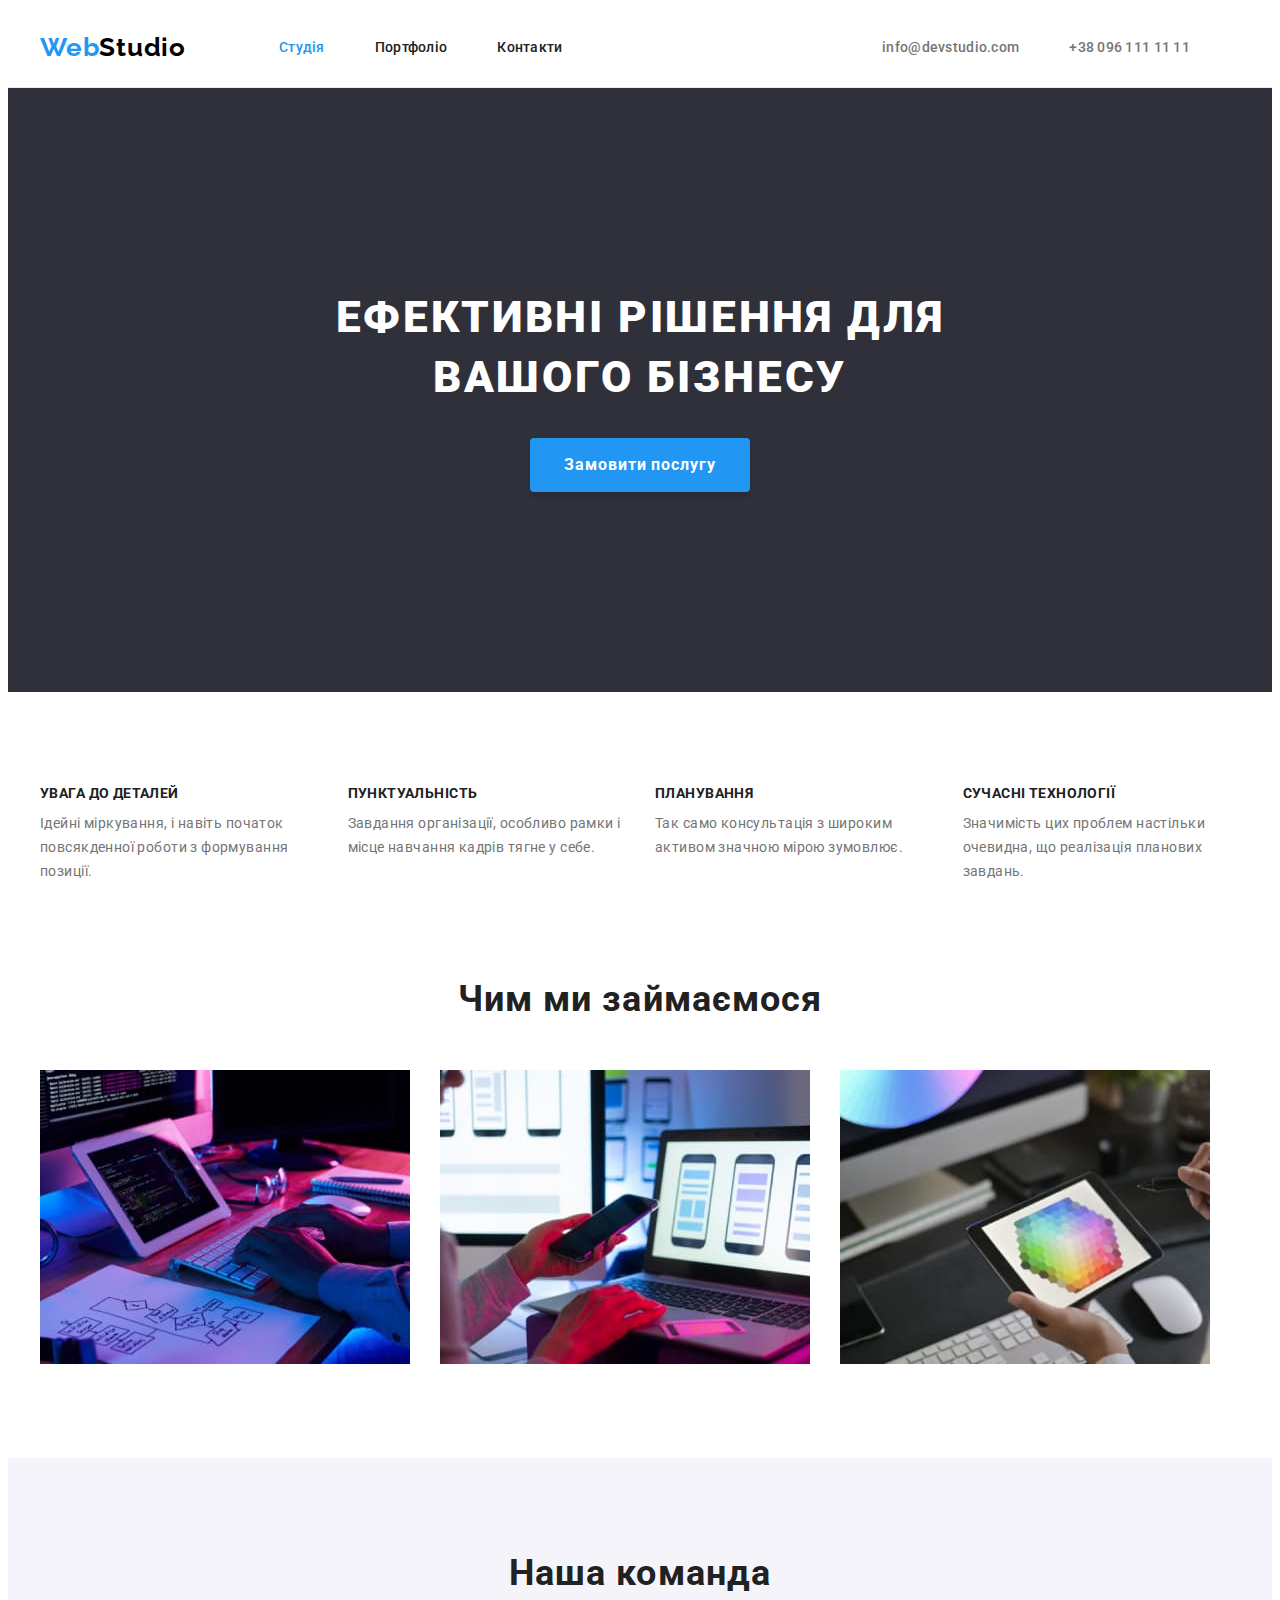
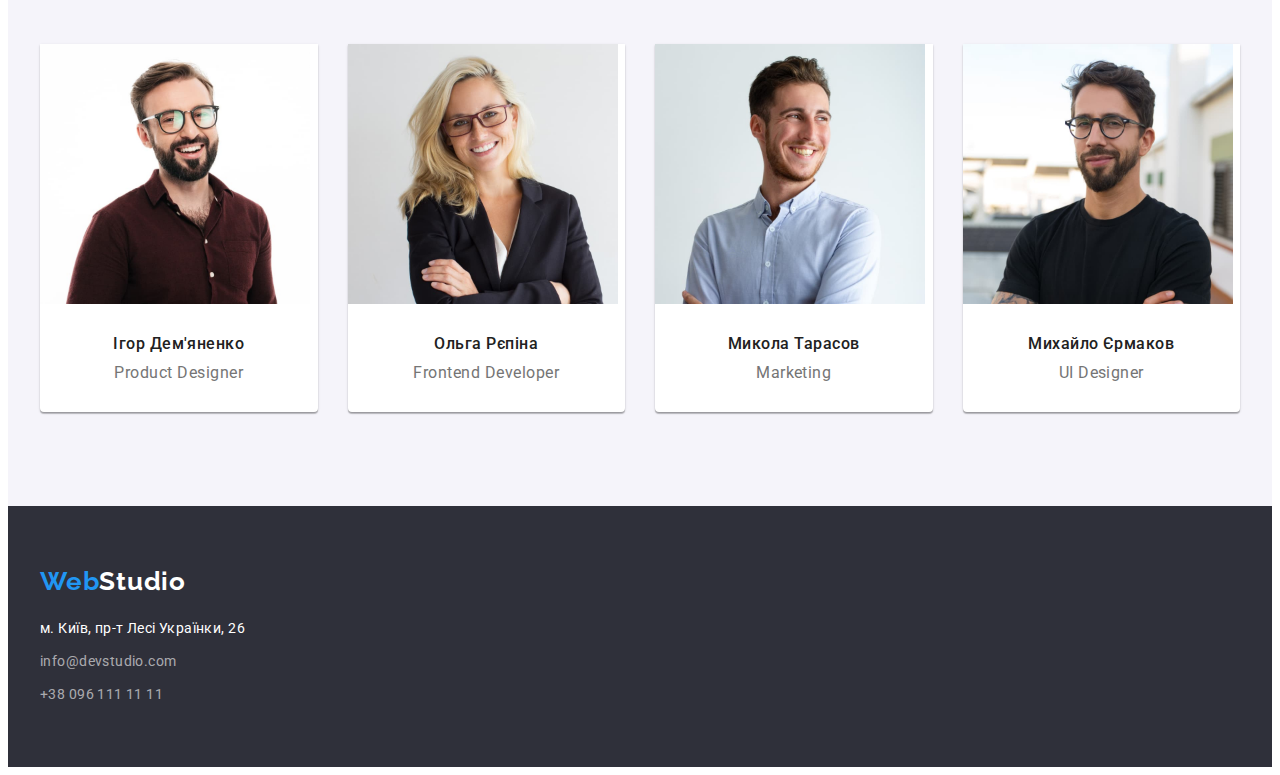
==== index.html @ a5641ab6 "project created" ====
<!DOCTYPE html>
<html lang="uk">
<head>
    <meta charset="UTF-8">
    <meta http-equiv="X-UA-Compatible" content="IE=edge">
    <meta name="viewport" content="width=device-width, initial-scale=1.0">
    <title>WebStudio</title>
    <link rel="stylesheet" href="https://cdnjs.cloudflare.com/ajax/libs/modern-normalize/1.1.0/modern-normalize.min.css" integrity="sha512-wpPYUAdjBVSE4KJnH1VR1HeZfpl1ub8YT/NKx4PuQ5NmX2tKuGu6U/JRp5y+Y8XG2tV+wKQpNHVUX03MfMFn9Q==" crossorigin="anonymous" referrerpolicy="no-referrer">
    <link rel="preconnect" href="https://fonts.googleapis.com">
    <link rel="preconnect" href="https://fonts.gstatic.com" crossorigin>
    <link href="https://fonts.googleapis.com/css2?family=Raleway:wght@700&family=Roboto:wght@400;500;700;900&display=swap" rel="stylesheet">
    <link rel="stylesheet" href="./css/styles.css">
</head>

<body>
    <header>
        <div class="container header-flex">
            <nav class="header-nav">
                <a class="link logo-link" href="./index.html">
                    Web<span class="logo-decor-header">Studio</span>
                </a>
                <ul class="list menu-list">
                    <li class="menu-item"><a class="link menu-item-link current" href="./index.html">Студія</a></li>
                    <li class="menu-item"><a class="link menu-item-link" href="./portfolio.html">Портфоліо</a></li>
                    <li class="menu-item"><a class="link menu-item-link" href="">Контакти</a></li>
                </ul>
            </nav>
            <ul class="list contacts-list">
                <li><a class="link contacts-link" href="mailto:info@devstudio.com">info@devstudio.com</a></li>
                <li><a class="link contacts-link" href="tel:+380961111111">+38 096 111 11 11</a></li>
            </ul>
        </div>
    </header>

    <main>
        <section class="section section-hero">
            <div class="container">
                <h1 class="hero-title">Ефективні рішення для вашого бізнесу</h1>
                <button class="btn hero-btn" type="button">Замовити послугу</button>
            </div>
        </section>

        <section class="section section-special">
            <div class="container">
                <h2 class="visually-hidden">Особливості</h2>
                <ul class="list special-list">
                    <li class="special-item">
                        <h3 class="special-title">УВАГА ДО ДЕТАЛЕЙ</h3>
                        <p class="special-desc">Ідейні міркування, і навіть початок повсякденної роботи з формування позиції.</p>
                    </li>
                    <li class="special-item">
                        <h3 class="special-title">ПУНКТУАЛЬНІСТЬ</h3>
                        <p class="special-desc">Завдання організації, особливо рамки і місце навчання кадрів тягне у себе.</p>
                    </li>
                    <li class="special-item">
                        <h3 class="special-title">ПЛАНУВАННЯ</h3>
                        <p class="special-desc">Так само консультація з широким активом значною мірою зумовлює.</p>
                    </li>
                    <li class="special-item">
                        <h3 class="special-title">СУЧАСНІ ТЕХНОЛОГІЇ</h3>
                        <p class="special-desc">Значимість цих проблем настільки очевидна, що реалізація планових завдань.</p>
                    </li>
                </ul>
            </div>
        </section>

        <section class="section section-feature">
            <div class="container">
                <h2 class="section-title">Чим ми займаємося</h2>
                <ul class="list feature-list">
                    <li class="feature-item">
                        <a class="link feature-link" href="/">
                            <img class="feature-img" src="./images/box-1.jpg" alt="Coding with a PC and a tablet" width="370" height="294">
                        </a>
                    </li>
                    <li class="feature-item">
                        <a class="link feature-link" href="/">
                            <img class="feature-img" src="./images/box-2.jpg" alt="Designing project for mobile phone" width="370" height="294">
                        </a>
                    </li>
                    <li class="feature-item">
                        <a class="link feature-link" href="/">
                            <img class="feature-img" src="./images/box-3.jpg" alt="Hexagonal color palette on a tablet" width="370" height="294">
                        </a>
                    </li>
                </ul>
            </div>
            
        </section>

        <section class="section section-team">
            <div class="container">
                <h2 class="section-title section-team-title">Наша команда</h2>
                <ul class="list team-list">
                    <li class="team-card">
                        <img class="team-img" src="./images/img-team-1.jpg" alt="Ігор Дем'яненко" width="270" height="260">
                        <div class="team-card-text">
                            <h3 class="team-title">Ігор Дем'яненко</h3>
                            <p class="team-desc">Product Designer</p>
                        </div>
                    </li>
                    <li class="team-card">
                        <img class="team-img" src="./images/img-team-2.jpg" alt="Ольга Рєпіна" width="270" height="260">
                        <div class="team-card-text">
                            <h3 class="team-title">Ольга Рєпіна</h3>
                            <p class="team-desc">Frontend Developer</p>
                        </div>
                    </li>
                    <li class="team-card">
                        <img class="team-img" src="./images/img-team-3.jpg" alt="Микола Тарасов" width="270" height="260">
                        <div class="team-card-text">
                            <h3 class="team-title">Микола Тарасов</h3>
                            <p class="team-desc">Marketing</p>
                        </div>
                    </li>
                    <li class="team-card">
                        <img class="team-img" src="./images/img-team-4.jpg" alt="Михайло Єрмаков" width="270" height="260">
                        <div class="team-card-text">
                            <h3 class="team-title">Михайло Єрмаков</h3>
                            <p class="team-desc">UI Designer</p>
                        </div>
                    </li>
                </ul>
            </div>
        </section>
    </main>

    <footer>
        <div class="container">
            <a class="link logo-link footer-logo" href="./index.html">
                Web<span class="logo-decor-footer">Studio</span>
            </a>
            <address class="footer-list">
                <ul class="list">
                    <li class="footer-list-item">
                        <a class="link footer-address" href="https://goo.gl/maps/kTnFqVp6dQfRhCdu8">м. Київ, пр-т Лесі Українки, 26</a>
                    </li>
                    <li class="footer-list-item">
                        <a class="link footer-contact" href="mailto:info@devstudio.com">info@devstudio.com</a>
                    </li>
                    <li class="footer-list-item">
                        <a class="link footer-contact" href="tel:+380961111111">+38 096 111 11 11</a>
                    </li>
                </ul>
            </address>
        </div>
    </footer>

</body>

</html>
---- css/styles.css ----
/* ===general=== */

:root {
    --white-color: #FFFFFF;
    --accent-coror: #2196F3;
    /* (gray for btn and section)  */
    --gray-bgcolor: #F5F4FA;
    --dark-bgcolor: #2F303A;
    --gray-text-color: #757575;
    --dark-text-color: #212121;
    --black-text-color: #000000;
    --accent-hero-btn-color: #188CE8;
    --white-border: #EEEEEE;
    --border-bottom-line: #ECECEC;
}

body {
    font-family: 'Roboto', sans-serif;
    font-style: normal;
    font-size: 14px;
    line-height: 1.71;
    color: var(--dark-text-color);
    background-color: var(--white-color);  
}

h1, h2, h3, h4, p {
    margin-top: 0;
    margin-bottom: 0;
}

.link {
    text-decoration: none;
}

.link:visited {
    text-decoration: none;
}

.list {
    list-style: none;
    padding: 0;
    margin: 0;
}

.visually-hidden {
    position: absolute;
    width: 1px;
    height: 1px;
    margin: -1px;
    padding: 0;
    overflow: hidden;
    border: 0;
    clip: rect(0 0 0 0);
}

img {
    display: block;
}

.container {
    width: 1200px;
    margin: 0 auto;
    padding: 0 15px;
}

.section {
    padding: 94px 0;
}

/* ===header=== */

header {
    border-bottom: 1px solid var(--border-bottom-line);
    padding-top: 24px;
    padding-bottom: 24px;
}

.header-flex, .header-nav, .menu-list, .contacts-list {
    display: flex;
    align-items: center;
}

.header-flex {
    justify-content: space-between;
}

.logo-link {
    font-family: 'Raleway', sans-serif;
    font-style: normal;
    font-weight: 700;
    font-size: 26px;
    line-height: 1.2;
    letter-spacing: 0.03em; 
    color: var(--accent-coror);
    margin-right: 93px;
}

.logo-decor-header {
    color: var(--black-text-color);
}

.menu-item-link {
    font-weight: 500;
    font-size: 14px;
    line-height: 1.14;
    letter-spacing: 0.02em;
    color: var(--dark-text-color);    
}

.menu-item:not(:last-child) {
    margin-right: 50px;
}

.current {
    color: var(--accent-coror);
}

.contacts-list {
    margin-left: auto;
}

.contacts-link {
    font-weight: 500;
    font-size: 14px;
    line-height: 1.14;
    letter-spacing: 0.02em;
    color: var(--gray-text-color);
    margin-right: 50px;
}

.menu-item-link:hover,
.menu-item-link:focus,
.contacts-link:hover,
.contacts-link:focus {
    color: var(--accent-coror);
}

/* ===main=== */

.section-hero {
    text-align: center;
    background-color: var(--dark-bgcolor);
    padding: 200px 0;
}

.hero-title {
    font-weight: 900;
    font-size: 44px;
    line-height: 1.36;
    letter-spacing: 0.06em;
    text-transform: uppercase;
    color: var(--white-color);
    margin: 0 auto 30px;
    max-width: 696px;
}

.hero-btn {
    font-family: inherit;
    font-weight: 700;
    font-size: 16px;
    line-height: 1.88;
    letter-spacing: 0.06em;
    color: var(--white-color);
    background-color: var(--accent-coror);
    padding: 10px 32px;
    border-color: transparent;
    border-radius: 4px;
    box-shadow: 0px 4px 4px rgba(0, 0, 0, 0.15);
}

.hero-btn:hover, .hero-btn:focus {
    background-color: var(--accent-hero-btn-color);
    cursor: pointer;
}

.special-list {
    display: flex;
}

.special-item {
    flex-basis: calc((100% - 3*30px) / 4);
}

.special-item:not(:last-child) {
    margin-right: 30px;
}

.special-title {
    font-weight: 700;
    font-size: 14px;
    line-height: 1.14;
    letter-spacing: 0.03em;
    text-transform: uppercase;
    color: var(--dark-text-color);
    margin-bottom: 10px;
}

.special-desc {
    letter-spacing: 0.03em;
    color: var(--gray-text-color);
}

.section-title {
    font-weight: 700;
    font-size: 36px;
    line-height: 1.17;
    text-align: center;
    letter-spacing: 0.03em;
    color: var(--dark-text-color);
    margin-bottom: 50px;
}

.section-feature {
    padding-top: 0;
}

.feature-list {
    display: flex;
    flex-wrap: wrap;
}

.feature-item:not(:last-child) {
    margin-right: 30px;
}

.section-team {
    background-color: var(--gray-bgcolor);
    margin-bottom: 0;
    padding-bottom: 94px;
}

.team-list {
    display: flex;
    flex-wrap: wrap;
}

.team-card {
    flex-basis: calc((100% - 90px)/4);
    background-color: var(--white-color);
    box-shadow: 0px 1px 3px rgba(0, 0, 0, 0.12), 0px 1px 1px rgba(0, 0, 0, 0.14), 0px 2px 1px rgba(0, 0, 0, 0.2);
    border-radius: 0px 0px 4px 4px;
}

.team-card:not(:last-child) {
    margin-right: 30px;
}

.team-card-text {
    text-align: center;
    font-size: 16px;
    line-height: 1.19;
    letter-spacing: 0.03em;
    color: var(--dark-text-color);
    padding: 30px 0;
}
.team-title {
    font-size: 16px;
    font-weight: 500;
    margin-bottom: 10px;
}

.team-desc {
    color: var(--gray-text-color);
}

/* ===footer=== */

footer {
    background-color: var(--dark-bgcolor);
    padding: 60px 0;
}

.footer-logo {
    display: inline-block;
    margin-bottom: 20px;
}

.logo-decor-footer {
    color: var(--white-color);
}

.footer-list-item:not(:last-child) {
    margin-bottom: 9px;
}

.footer-address, .footer-contact {
    font-style: normal;
    font-size: 14px;
    line-height: 1.71;
    letter-spacing: 0.03em;
    color: var(--white-color);    
}

.footer-contact {
    color: rgba(255, 255, 255, 0.6);
}

/* ===portfolio=== */

.filter-list {
    display: flex;
    justify-content: center;
    margin-bottom: 50px;
}

.filter-list-item:not(:last-child) {
    margin-right: 8px;
}

.filter-btn {
    font-family: inherit;
    font-weight: 500;
    font-size: 16px;
    line-height: 1.63;
    text-align: center;
    letter-spacing: 0.03em;
    color: var(--dark-text-color);
    background-color: var(--gray-bgcolor);
    border-radius: 4px;
    border-color: transparent;
    padding: 6px 22px;
}

.filter-btn:hover, .filter-btn:focus {
    color: var(--white-color);
    background-color: var(--accent-coror);
    cursor: pointer;
    box-shadow: 0px 3px 1px rgba(0, 0, 0, 0.1), 0px 1px 2px rgba(0, 0, 0, 0.08), 0px 2px 2px rgba(0, 0, 0, 0.12);
}

.portfolio-list {
    display: flex;
    flex-wrap: wrap;
}

.portfolio-card {
    display: inline-block;
    background-color: var(--white-color);
    flex-basis: calc((100% - 60px)/3);
}

.portfolio-card:not(:nth-child(3n)) {
    margin-right: 30px;
}

.portfolio-card:not(:nth-last-child(-n+3)) {
    margin-bottom: 30px;
}

.portfolio-link {
    display: inline-block;
}

.portfolio-card-text {
    padding: 20px 24px;
    border-right: 1px solid var(--white-border);
    border-left: 1px solid var(--white-border);
    border-bottom: 1px solid var(--white-border);
}

.portfolio-title {
    font-weight: 700;
    font-size: 18px;
    line-height: 2;
    letter-spacing: 0.06em;
    color: var(--dark-text-color);
    margin-bottom: 4px;
}

.portfolio-desc {
    font-size: 16px;
    line-height: 1.88;
    letter-spacing: 0.03em;
    color: var(--gray-text-color);
}
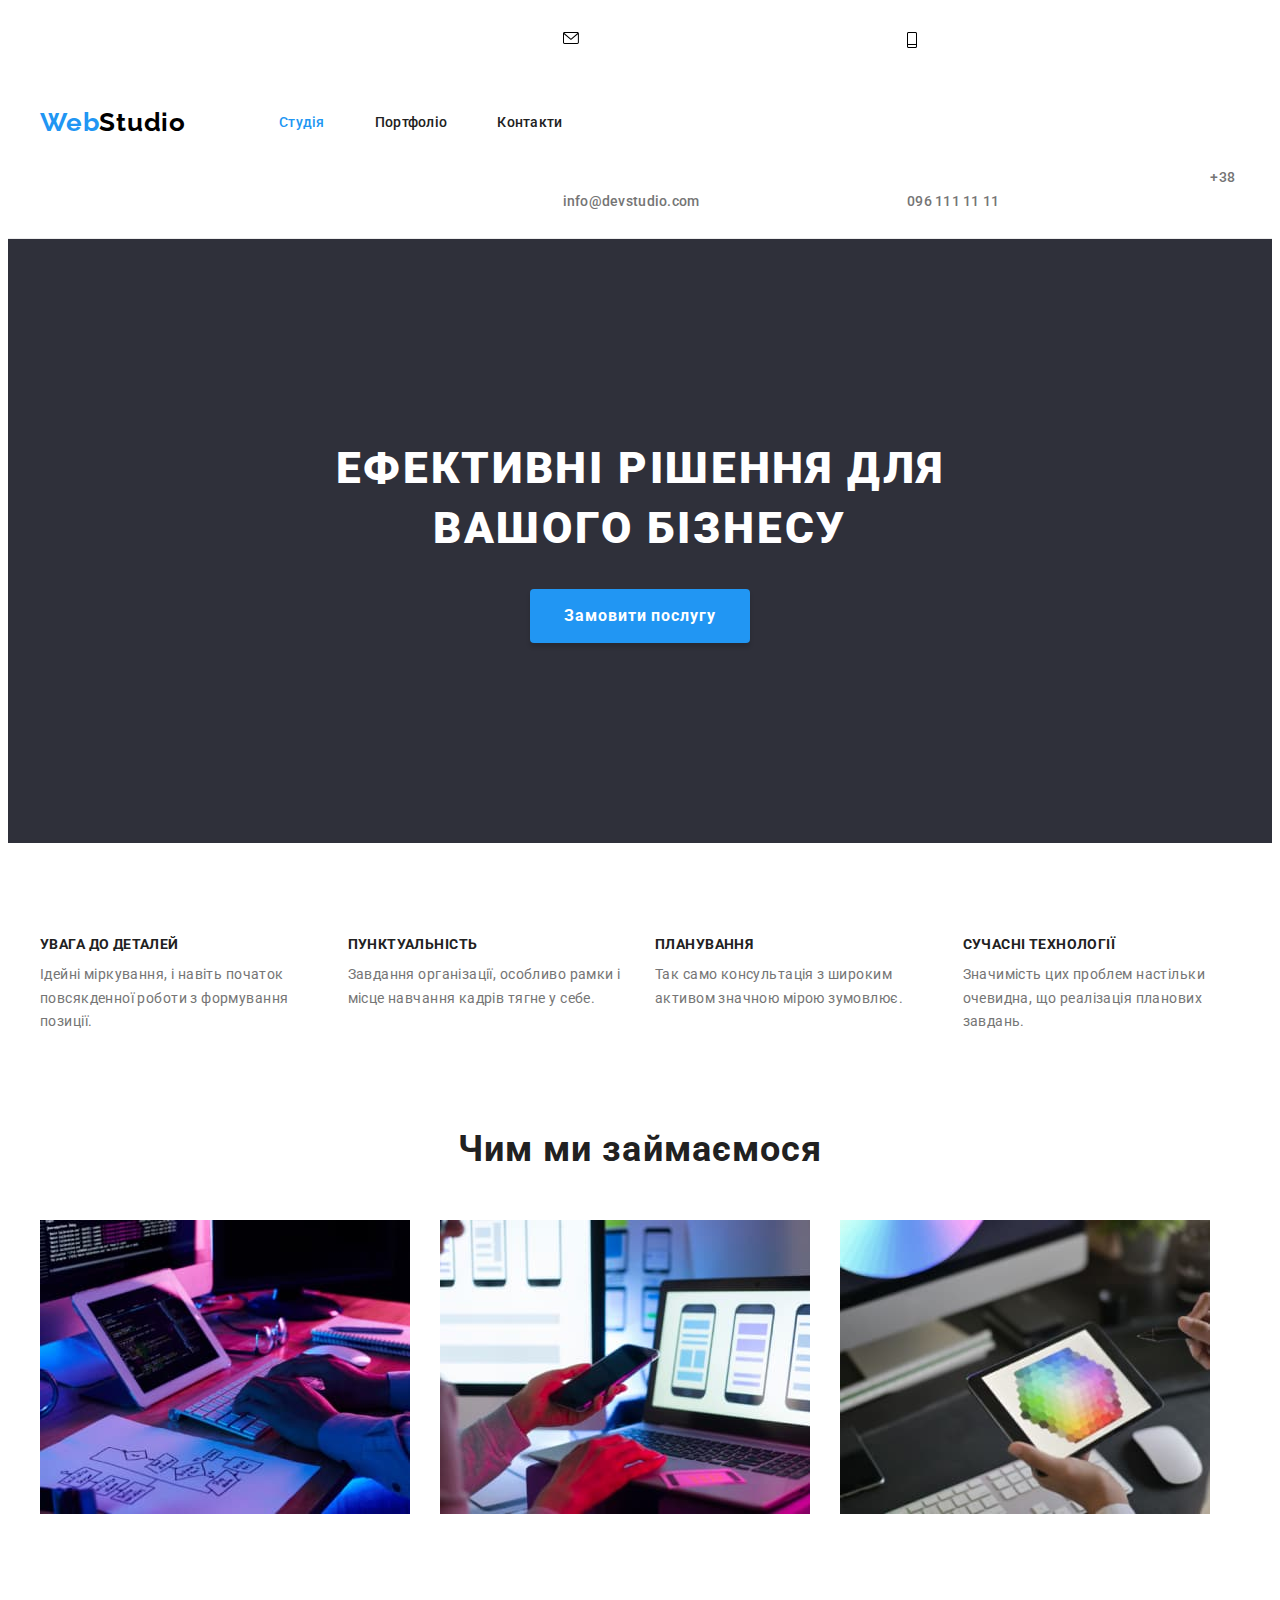
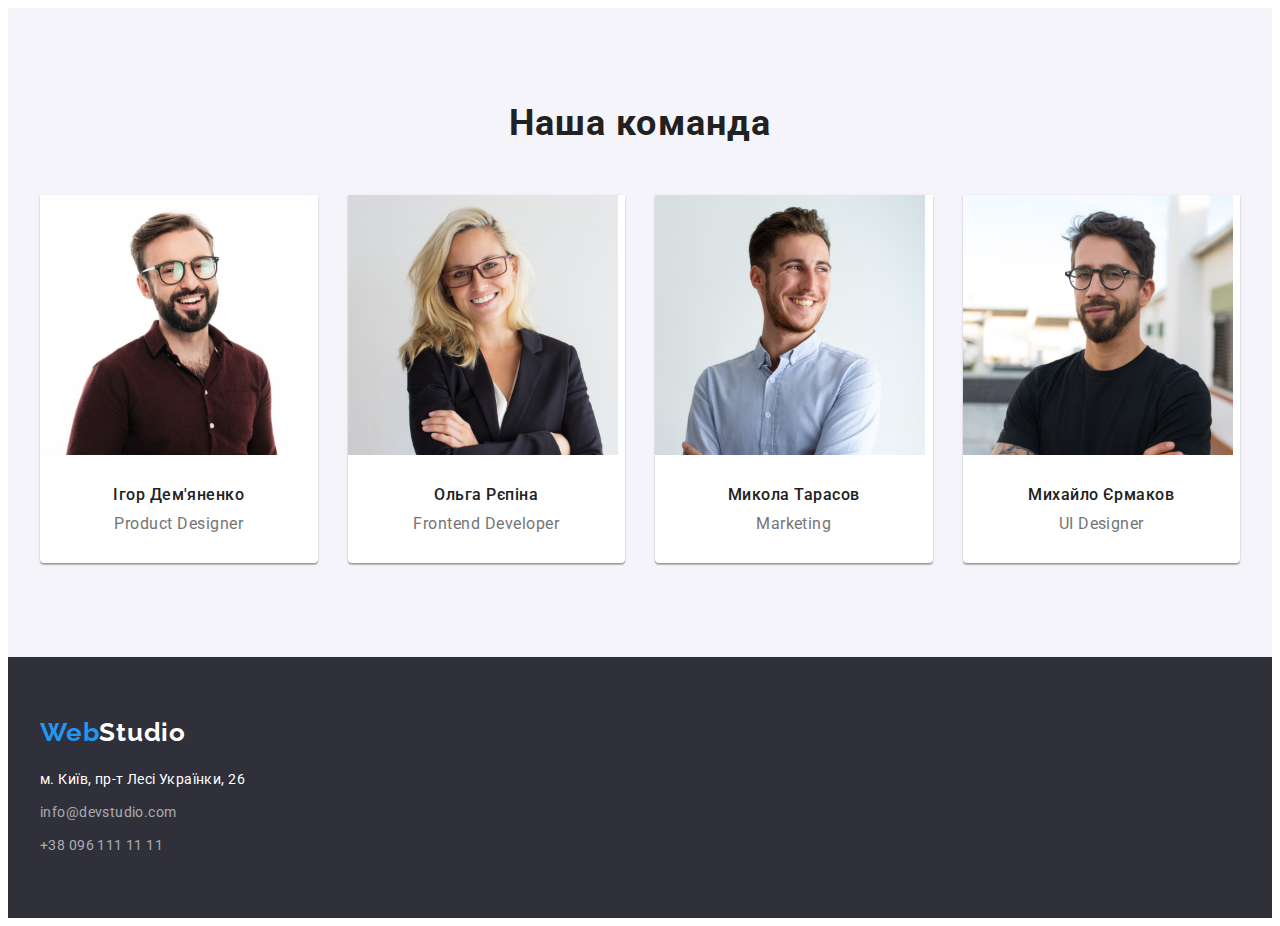
==== commit 7da214ce: "sprite fill killed" ====
--- a/index.html
+++ b/index.html
@@ -26,8 +26,16 @@
                 </ul>
             </nav>
             <ul class="list contacts-list">
-                <li><a class="link contacts-link" href="mailto:info@devstudio.com">info@devstudio.com</a></li>
-                <li><a class="link contacts-link" href="tel:+380961111111">+38 096 111 11 11</a></li>
+                <li><a class="link contacts-link" href="mailto:info@devstudio.com">
+                    <svg>
+                        <use href="./images/icons/sprite.svg#icon-email" width="16" height="12"></use>
+                    </svg>
+                    info@devstudio.com</a></li>
+                <li><a class="link contacts-link" href="tel:+380961111111">
+                    <svg>
+                        <use href="./images/icons/sprite.svg#icon-phone" width="10" height="16"></use>
+                    </svg>
+                    +38 096 111 11 11</a></li>
             </ul>
         </div>
     </header>
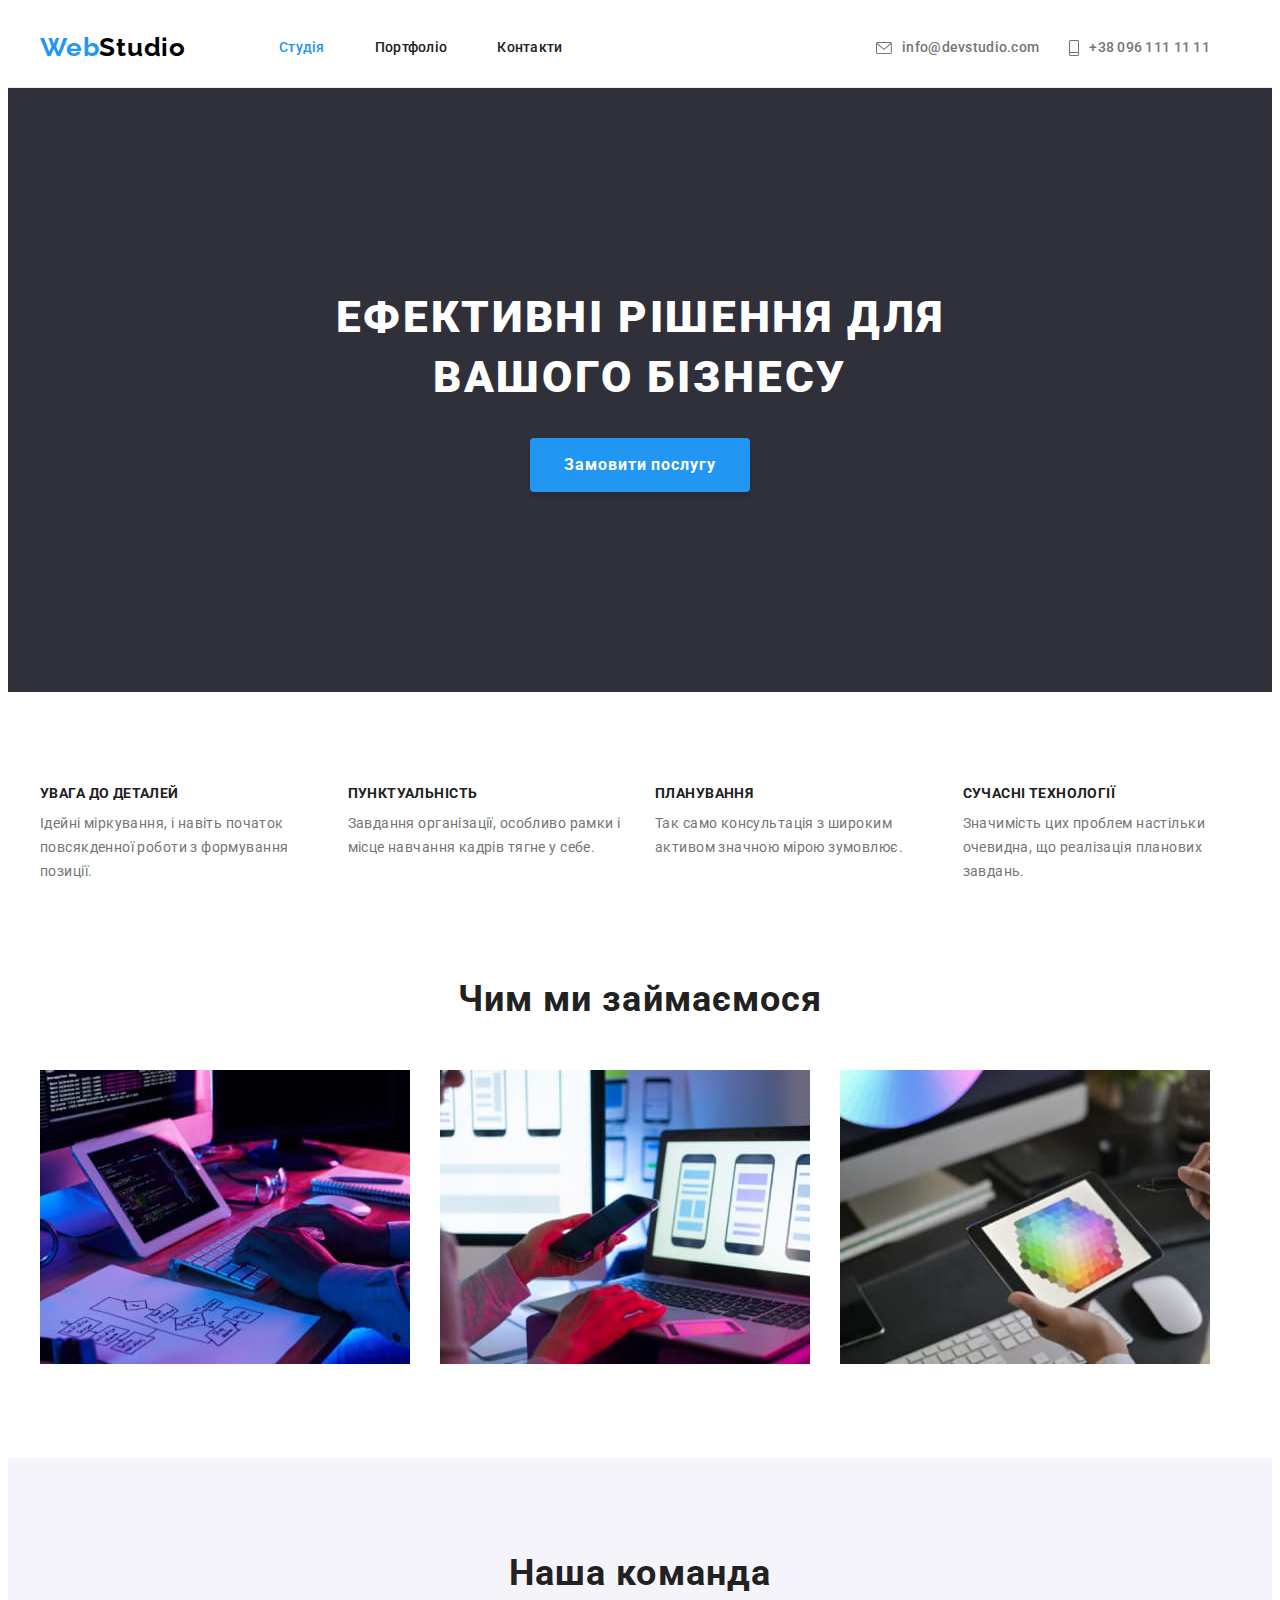
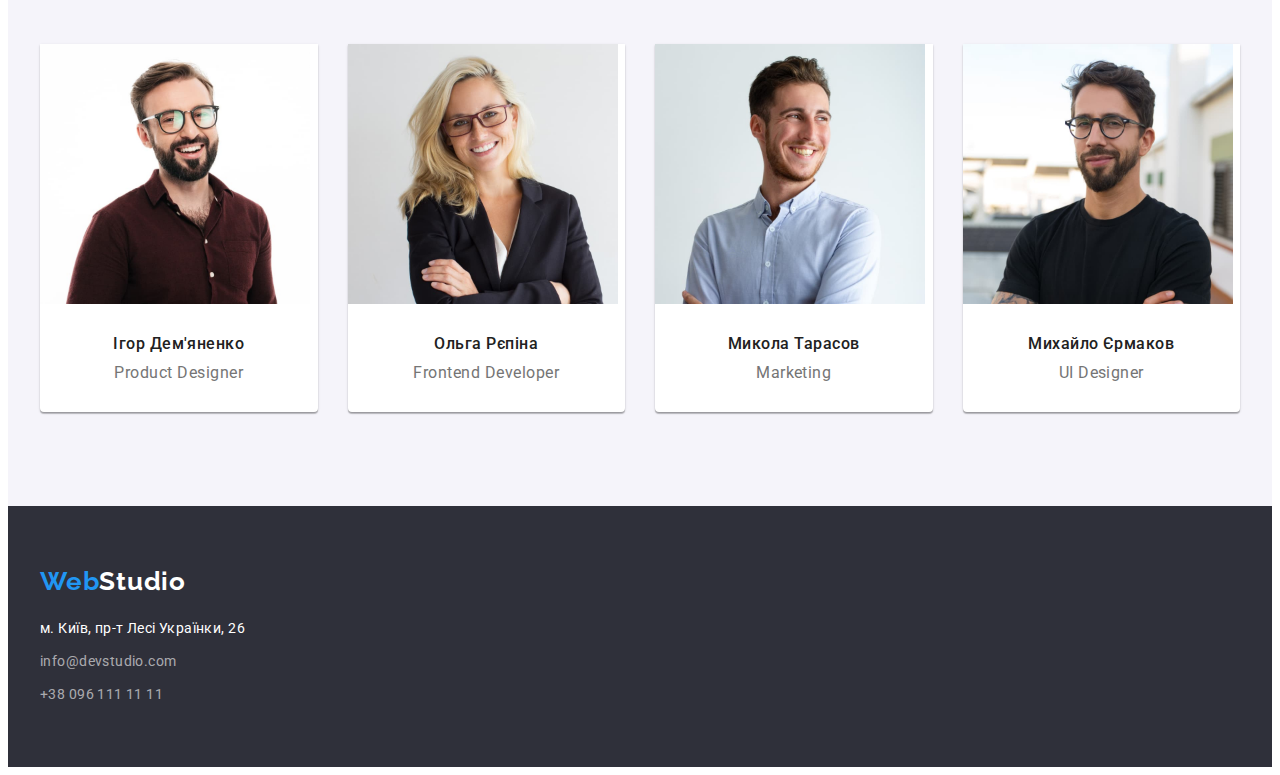
==== commit 138bcdff: "header icons style added" ====
--- a/index.html
+++ b/index.html
@@ -27,12 +27,12 @@
             </nav>
             <ul class="list contacts-list">
                 <li><a class="link contacts-link" href="mailto:info@devstudio.com">
-                    <svg>
+                    <svg class="icon-email">
                         <use href="./images/icons/sprite.svg#icon-email" width="16" height="12"></use>
                     </svg>
                     info@devstudio.com</a></li>
                 <li><a class="link contacts-link" href="tel:+380961111111">
-                    <svg>
+                    <svg class="icon-phone">
                         <use href="./images/icons/sprite.svg#icon-phone" width="10" height="16"></use>
                     </svg>
                     +38 096 111 11 11</a></li>
--- a/css/styles.css
+++ b/css/styles.css
@@ -2,7 +2,7 @@
 
 :root {
     --white-color: #FFFFFF;
-    --accent-coror: #2196F3;
+    --accent-color: #2196F3;
     /* (gray for btn and section)  */
     --gray-bgcolor: #F5F4FA;
     --dark-bgcolor: #2F303A;
@@ -75,7 +75,7 @@
     padding-bottom: 24px;
 }
 
-.header-flex, .header-nav, .menu-list, .contacts-list {
+.header-flex, .header-nav, .menu-list, .contacts-list, .contacts-link {
     display: flex;
     align-items: center;
 }
@@ -91,7 +91,7 @@
     font-size: 26px;
     line-height: 1.2;
     letter-spacing: 0.03em; 
-    color: var(--accent-coror);
+    color: var(--accent-color);
     margin-right: 93px;
 }
 
@@ -112,7 +112,7 @@
 }
 
 .current {
-    color: var(--accent-coror);
+    color: var(--accent-color);
 }
 
 .contacts-list {
@@ -125,14 +125,35 @@
     line-height: 1.14;
     letter-spacing: 0.02em;
     color: var(--gray-text-color);
-    margin-right: 50px;
+    margin-right: 30px;
+}
+
+.icon-email, .icon-phone {
+    display: inline-block;
+    margin-right: 10px;
+    fill: var(--gray-text-color);
+}
+
+.icon-email {
+    width: 16px;
+    height: 12px;
+}
+
+.icon-phone {
+    width: 10px;
+    height: 16px;
 }
 
 .menu-item-link:hover,
 .menu-item-link:focus,
 .contacts-link:hover,
 .contacts-link:focus {
-    color: var(--accent-coror);
+    color: var(--accent-color);
+}
+
+.contacts-link:hover svg,
+.contacts-link:focus svg {
+    fill: var(--accent-color);
 }
 
 /* ===main=== */
@@ -161,7 +182,7 @@
     line-height: 1.88;
     letter-spacing: 0.06em;
     color: var(--white-color);
-    background-color: var(--accent-coror);
+    background-color: var(--accent-color);
     padding: 10px 32px;
     border-color: transparent;
     border-radius: 4px;
@@ -323,7 +344,7 @@
 
 .filter-btn:hover, .filter-btn:focus {
     color: var(--white-color);
-    background-color: var(--accent-coror);
+    background-color: var(--accent-color);
     cursor: pointer;
     box-shadow: 0px 3px 1px rgba(0, 0, 0, 0.1), 0px 1px 2px rgba(0, 0, 0, 0.08), 0px 2px 2px rgba(0, 0, 0, 0.12);
 }
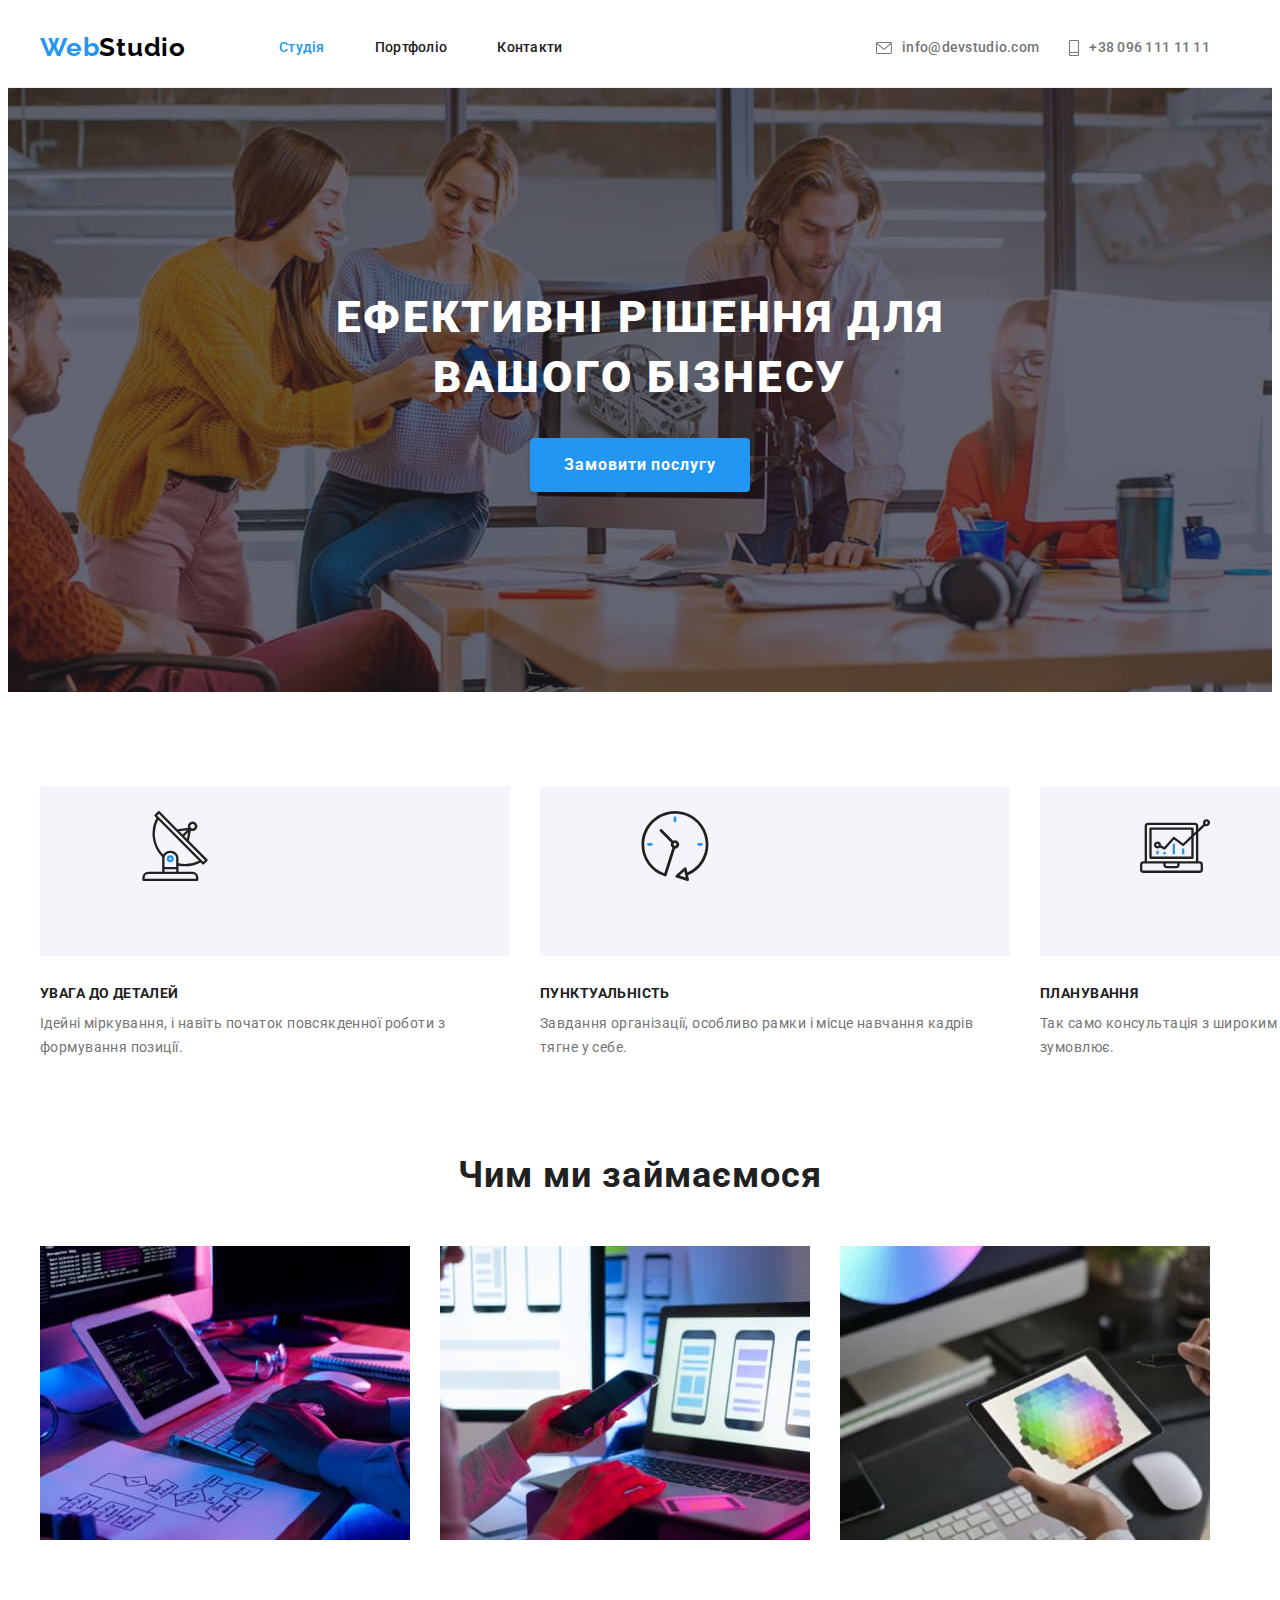
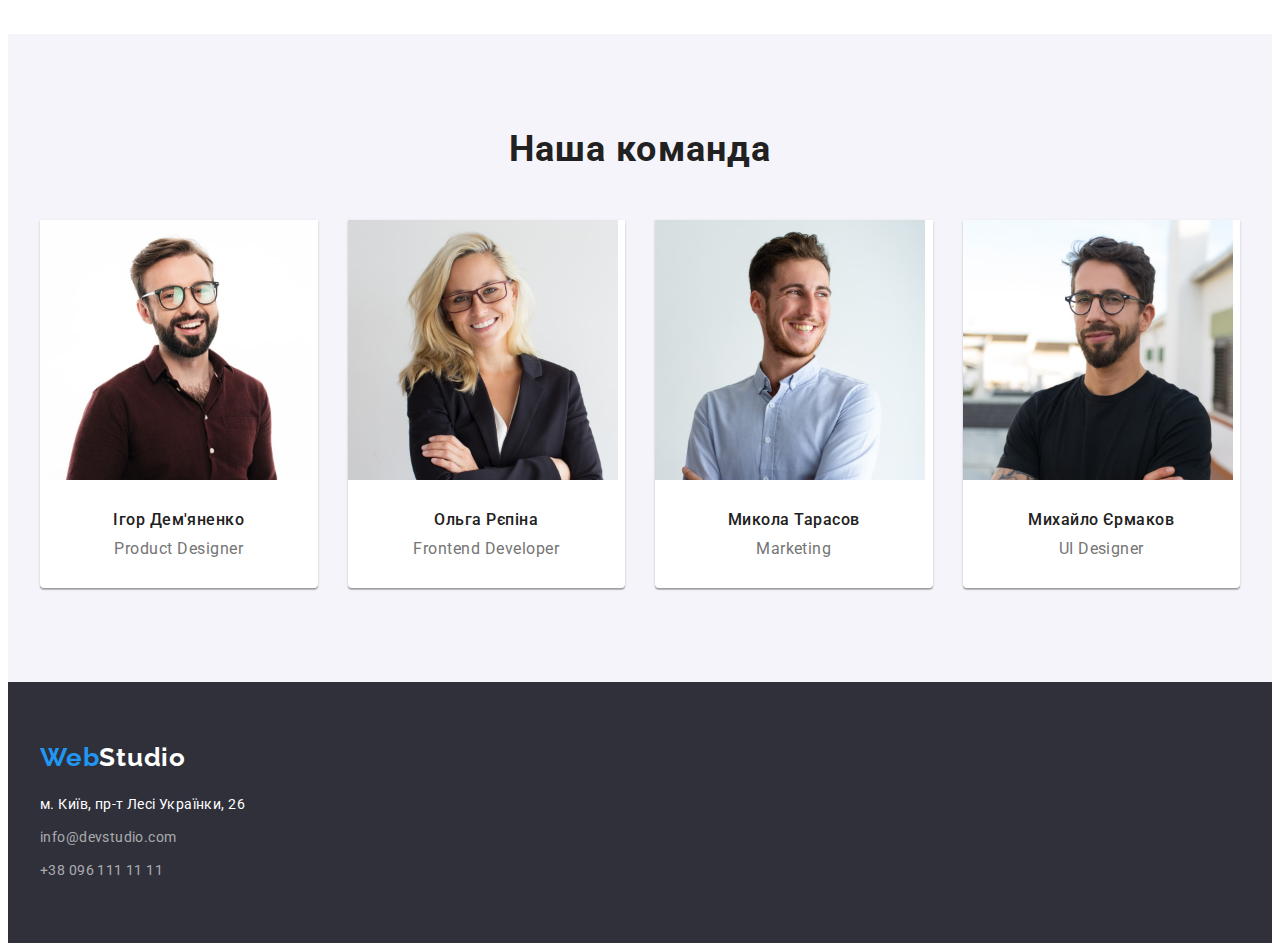
==== commit 36e031c5: "special icons added" ====
--- a/index.html
+++ b/index.html
@@ -53,18 +53,30 @@
                 <h2 class="visually-hidden">Особливості</h2>
                 <ul class="list special-list">
                     <li class="special-item">
+                        <svg class="special-img">
+                            <use class="special-icon" href="./images/icons/sprite.svg#icon-antenna" width="70" height="70"></use>
+                        </svg>
                         <h3 class="special-title">УВАГА ДО ДЕТАЛЕЙ</h3>
                         <p class="special-desc">Ідейні міркування, і навіть початок повсякденної роботи з формування позиції.</p>
                     </li>
                     <li class="special-item">
+                        <svg class="special-img">
+                            <use class="special-icon" href="./images/icons/sprite.svg#icon-clock" width="70" height="70"></use>
+                        </svg>
                         <h3 class="special-title">ПУНКТУАЛЬНІСТЬ</h3>
                         <p class="special-desc">Завдання організації, особливо рамки і місце навчання кадрів тягне у себе.</p>
                     </li>
                     <li class="special-item">
+                        <svg class="special-img">
+                            <use class="special-icon" href="./images/icons/sprite.svg#icon-diagram" width="70" height="70"></use>
+                        </svg>
                         <h3 class="special-title">ПЛАНУВАННЯ</h3>
                         <p class="special-desc">Так само консультація з широким активом значною мірою зумовлює.</p>
                     </li>
                     <li class="special-item">
+                        <svg class="special-img">
+                            <use class="special-icon" href="./images/icons/sprite.svg#icon-astronaut" width="70" height="70"></use>
+                        </svg>
                         <h3 class="special-title">СУЧАСНІ ТЕХНОЛОГІЇ</h3>
                         <p class="special-desc">Значимість цих проблем настільки очевидна, що реалізація планових завдань.</p>
                     </li>
--- a/css/styles.css
+++ b/css/styles.css
@@ -12,6 +12,7 @@
     --accent-hero-btn-color: #188CE8;
     --white-border: #EEEEEE;
     --border-bottom-line: #ECECEC;
+    --overlay-color: #2f303a66;
 }
 
 body {
@@ -158,10 +159,15 @@
 
 /* ===main=== */
 
+/* ===hero=== */
 .section-hero {
     text-align: center;
     background-color: var(--dark-bgcolor);
     padding: 200px 0;
+    background-image: linear-gradient(var(--overlay-color), var(--overlay-color)), url(/images/hero.jpg);
+    background-size: cover;
+    background-position: center;
+    background-repeat: no-repeat;
 }
 
 .hero-title {
@@ -194,6 +200,8 @@
     cursor: pointer;
 }
 
+/* ===special=== */
+
 .special-list {
     display: flex;
 }
@@ -204,6 +212,21 @@
 
 .special-item:not(:last-child) {
     margin-right: 30px;
+}
+
+.special-img {
+    width: 270px;
+    height: 120px;
+    background-color: var(--gray-bgcolor);
+    padding: 25px 100px;
+    margin-bottom: 30px;
+    display: flex;
+}
+
+.special-icon {
+    width: 70px;
+    height: 70px;
+    display: inline-block;
 }
 
 .special-title {
@@ -235,6 +258,8 @@
     padding-top: 0;
 }
 
+/* ===feature=== */
+
 .feature-list {
     display: flex;
     flex-wrap: wrap;
@@ -243,6 +268,8 @@
 .feature-item:not(:last-child) {
     margin-right: 30px;
 }
+
+/* ===team=== */
 
 .section-team {
     background-color: var(--gray-bgcolor);
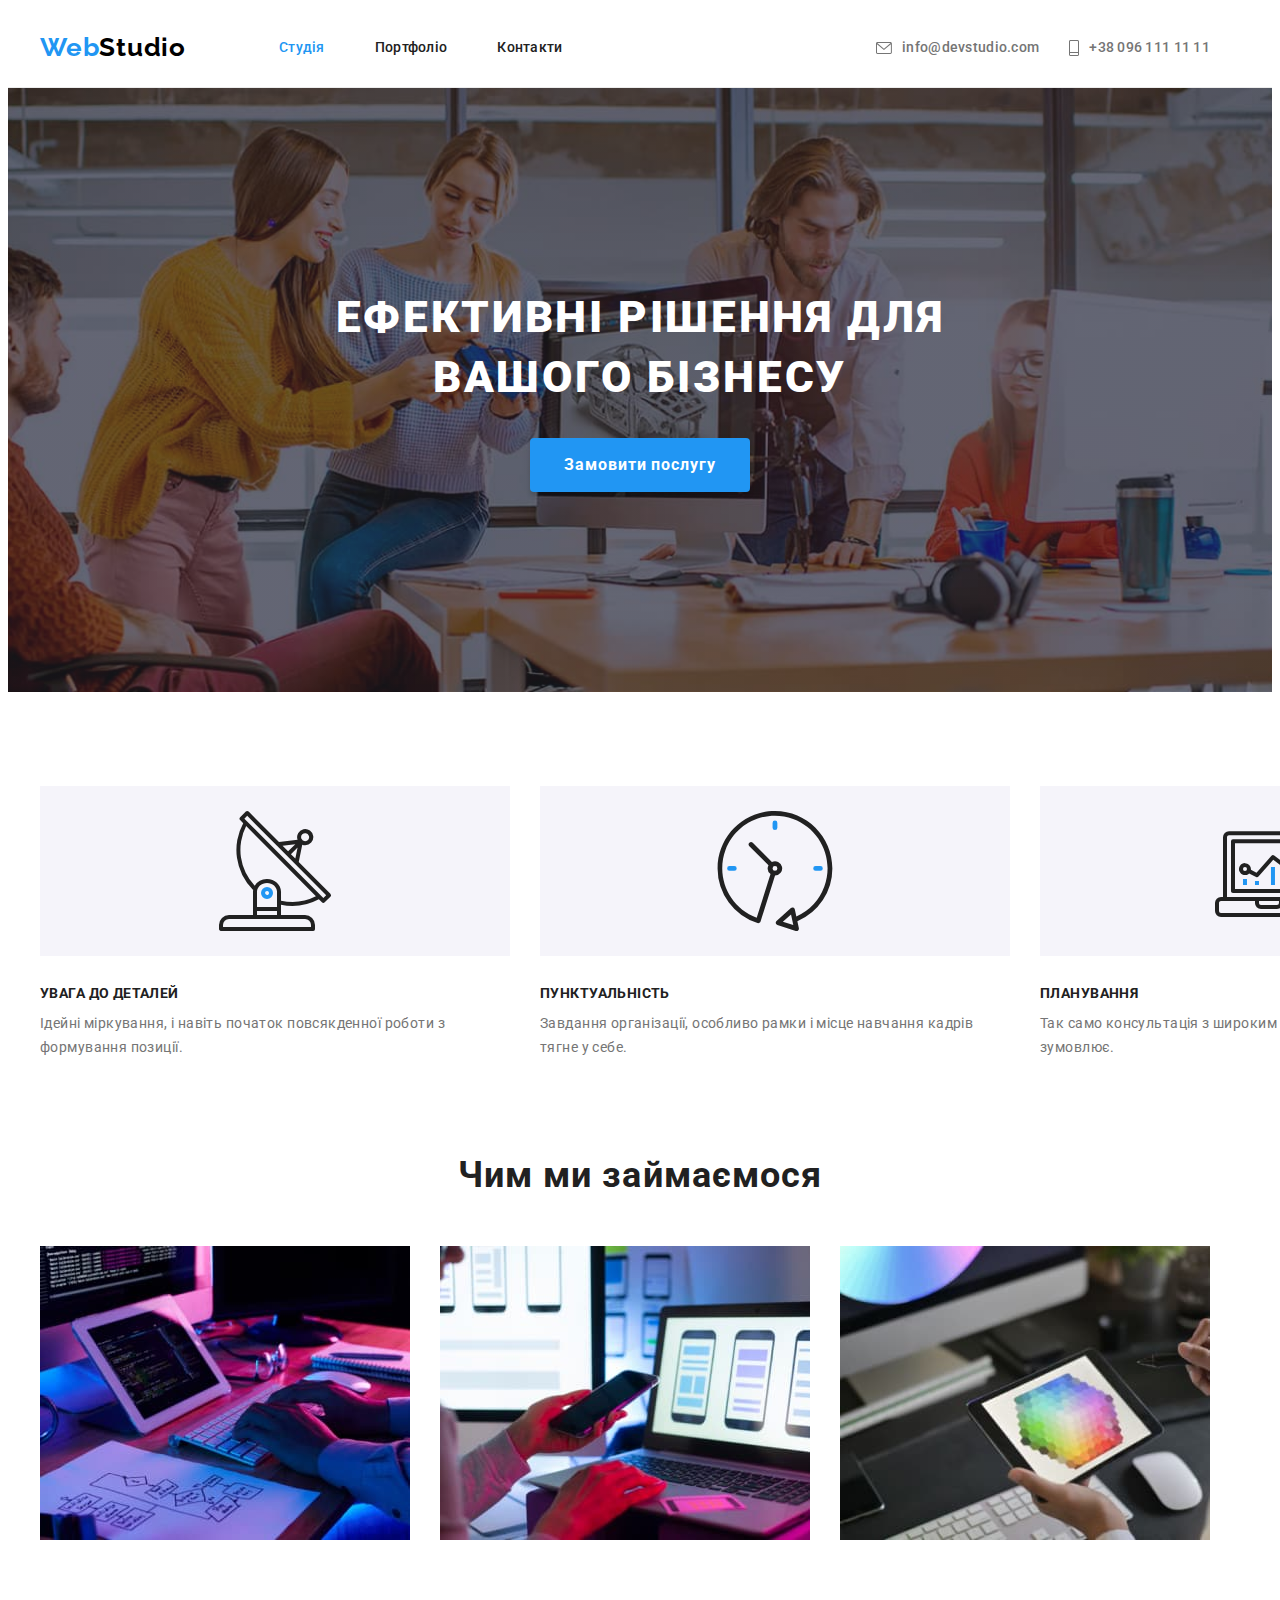
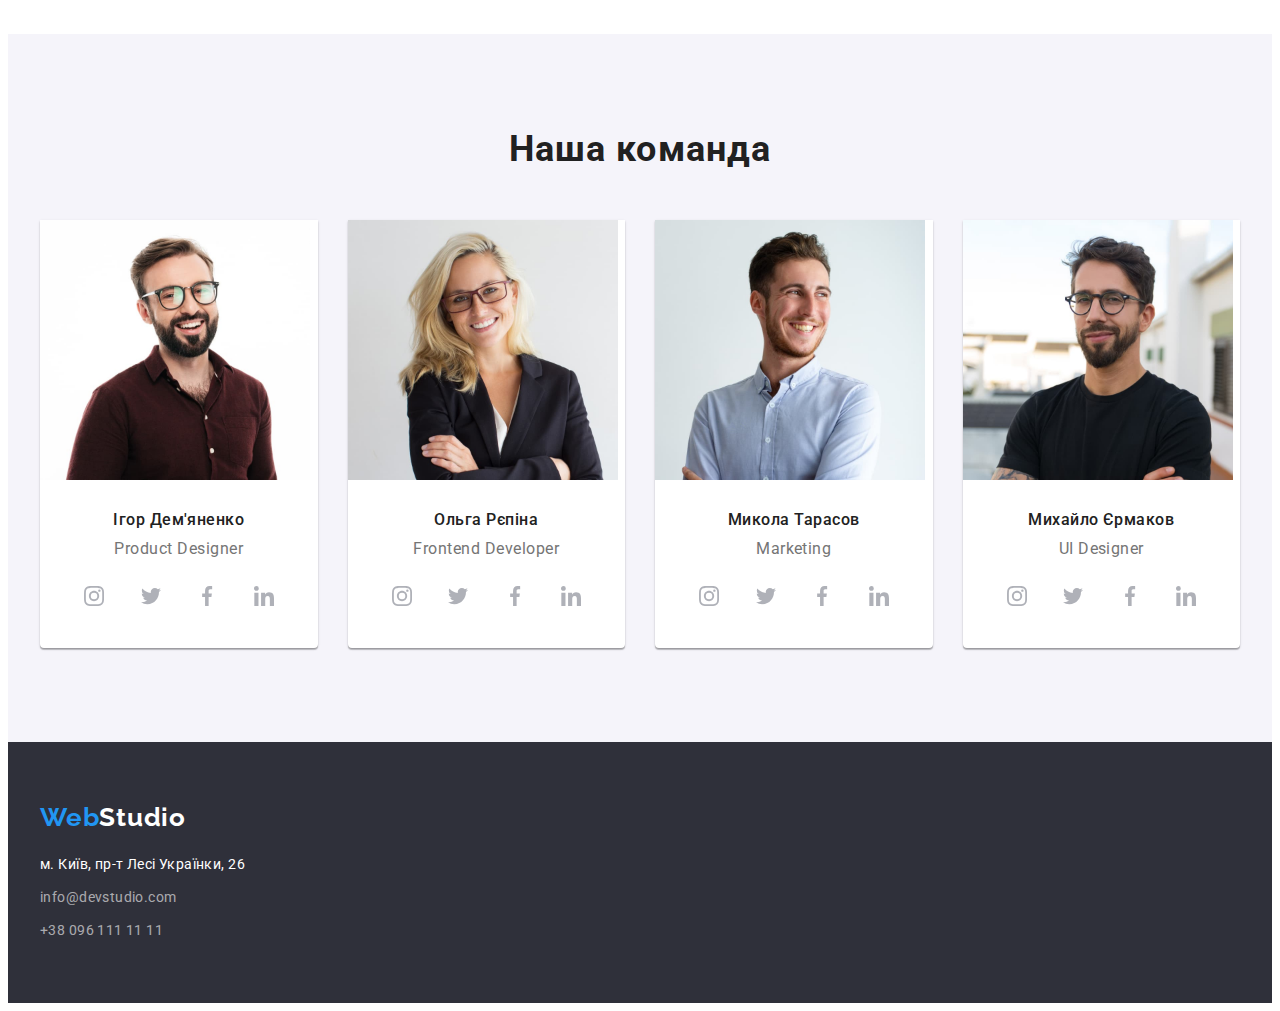
==== commit 8979455d: "section team social links added" ====
--- a/index.html
+++ b/index.html
@@ -27,13 +27,13 @@
             </nav>
             <ul class="list contacts-list">
                 <li><a class="link contacts-link" href="mailto:info@devstudio.com">
-                    <svg class="icon-email">
-                        <use href="./images/icons/sprite.svg#icon-email" width="16" height="12"></use>
+                    <svg class="icon-email" width="16" height="12">
+                        <use href="./images/icons/sprite.svg#icon-email"></use>
                     </svg>
                     info@devstudio.com</a></li>
                 <li><a class="link contacts-link" href="tel:+380961111111">
-                    <svg class="icon-phone">
-                        <use href="./images/icons/sprite.svg#icon-phone" width="10" height="16"></use>
+                    <svg class="icon-phone" width="10" height="16">
+                        <use href="./images/icons/sprite.svg#icon-phone"></use>
                     </svg>
                     +38 096 111 11 11</a></li>
             </ul>
@@ -53,29 +53,29 @@
                 <h2 class="visually-hidden">Особливості</h2>
                 <ul class="list special-list">
                     <li class="special-item">
-                        <svg class="special-img">
-                            <use class="special-icon" href="./images/icons/sprite.svg#icon-antenna" width="70" height="70"></use>
+                        <svg class="special-icon" width="70" height="70">
+                            <use href="./images/icons/sprite.svg#icon-antenna"></use>
                         </svg>
                         <h3 class="special-title">УВАГА ДО ДЕТАЛЕЙ</h3>
                         <p class="special-desc">Ідейні міркування, і навіть початок повсякденної роботи з формування позиції.</p>
                     </li>
                     <li class="special-item">
-                        <svg class="special-img">
-                            <use class="special-icon" href="./images/icons/sprite.svg#icon-clock" width="70" height="70"></use>
+                        <svg class="special-icon" width="70" height="70">
+                            <use href="./images/icons/sprite.svg#icon-clock"></use>
                         </svg>
                         <h3 class="special-title">ПУНКТУАЛЬНІСТЬ</h3>
-                        <p class="special-desc">Завдання організації, особливо рамки і місце навчання кадрів тягне у себе.</p>
-                    </li>
-                    <li class="special-item">
-                        <svg class="special-img">
-                            <use class="special-icon" href="./images/icons/sprite.svg#icon-diagram" width="70" height="70"></use>
+                        <p class="special-desc" >Завдання організації, особливо рамки і місце навчання кадрів тягне у себе.</p>
+                    </li>
+                    <li class="special-item">
+                        <svg class="special-icon" width="70" height="70">
+                            <use href="./images/icons/sprite.svg#icon-diagram"></use>
                         </svg>
                         <h3 class="special-title">ПЛАНУВАННЯ</h3>
                         <p class="special-desc">Так само консультація з широким активом значною мірою зумовлює.</p>
                     </li>
                     <li class="special-item">
-                        <svg class="special-img">
-                            <use class="special-icon" href="./images/icons/sprite.svg#icon-astronaut" width="70" height="70"></use>
+                        <svg class="special-icon" width="70" height="70">
+                            <use href="./images/icons/sprite.svg#icon-astronaut"></use>
                         </svg>
                         <h3 class="special-title">СУЧАСНІ ТЕХНОЛОГІЇ</h3>
                         <p class="special-desc">Значимість цих проблем настільки очевидна, що реалізація планових завдань.</p>
@@ -117,6 +117,36 @@
                         <div class="team-card-text">
                             <h3 class="team-title">Ігор Дем'яненко</h3>
                             <p class="team-desc">Product Designer</p>
+                            <ul class="list team-social-list">
+                                <li class="team-social-item">
+                                    <a class="link social-link" href="">
+                                        <svg class="social-icon" width="20" height="20">
+                                            <use href="./images/icons/sprite.svg#icon-instagram"></use>
+                                        </svg>
+                                    </a>
+                                </li>
+                                <li class="team-social-item">
+                                    <a class="link social-link" href="">
+                                        <svg class="social-icon" width="20" height="20">
+                                            <use href="./images/icons/sprite.svg#icon-twitter"></use>
+                                        </svg>
+                                    </a>
+                                </li>
+                                <li class="team-social-item">
+                                    <a class="link social-link" href="">
+                                        <svg class="social-icon" width="20" height="20">
+                                            <use href="./images/icons/sprite.svg#icon-facebook"></use>
+                                        </svg>
+                                    </a>
+                                </li>
+                                <li class="team-social-item">
+                                    <a class="link social-link" href="">
+                                        <svg class="social-icon" width="20" height="20">
+                                            <use href="./images/icons/sprite.svg#icon-linkedin"></use>
+                                        </svg>
+                                    </a>
+                                </li>
+                            </ul>
                         </div>
                     </li>
                     <li class="team-card">
@@ -124,6 +154,36 @@
                         <div class="team-card-text">
                             <h3 class="team-title">Ольга Рєпіна</h3>
                             <p class="team-desc">Frontend Developer</p>
+                            <ul class="list team-social-list">
+                                <li class="team-social-item">
+                                    <a class="link social-link" href="">
+                                        <svg class="social-icon" width="20" height="20">
+                                            <use href="./images/icons/sprite.svg#icon-instagram"></use>
+                                        </svg>
+                                    </a>
+                                </li>
+                                <li class="team-social-item">
+                                    <a class="link social-link" href="">
+                                        <svg class="social-icon" width="20" height="20">
+                                            <use href="./images/icons/sprite.svg#icon-twitter"></use>
+                                        </svg>
+                                    </a>
+                                </li>
+                                <li class="team-social-item">
+                                    <a class="link social-link" href="">
+                                        <svg class="social-icon" width="20" height="20">
+                                            <use href="./images/icons/sprite.svg#icon-facebook"></use>
+                                        </svg>
+                                    </a>
+                                </li>
+                                <li class="team-social-item">
+                                    <a class="link social-link" href="">
+                                        <svg class="social-icon" width="20" height="20">
+                                            <use href="./images/icons/sprite.svg#icon-linkedin"></use>
+                                        </svg>
+                                    </a>
+                                </li>
+                            </ul>
                         </div>
                     </li>
                     <li class="team-card">
@@ -131,6 +191,36 @@
                         <div class="team-card-text">
                             <h3 class="team-title">Микола Тарасов</h3>
                             <p class="team-desc">Marketing</p>
+                            <ul class="list team-social-list">
+                                <li class="team-social-item">
+                                    <a class="link social-link" href="">
+                                        <svg class="social-icon" width="20" height="20">
+                                            <use href="./images/icons/sprite.svg#icon-instagram"></use>
+                                        </svg>
+                                    </a>
+                                </li>
+                                <li class="team-social-item">
+                                    <a class="link social-link" href="">
+                                        <svg class="social-icon" width="20" height="20">
+                                            <use href="./images/icons/sprite.svg#icon-twitter"></use>
+                                        </svg>
+                                    </a>
+                                </li>
+                                <li class="team-social-item">
+                                    <a class="link social-link" href="">
+                                        <svg class="social-icon" width="20" height="20">
+                                            <use href="./images/icons/sprite.svg#icon-facebook"></use>
+                                        </svg>
+                                    </a>
+                                </li>
+                                <li class="team-social-item">
+                                    <a class="link social-link" href="">
+                                        <svg class="social-icon" width="20" height="20">
+                                            <use href="./images/icons/sprite.svg#icon-linkedin"></use>
+                                        </svg>
+                                    </a>
+                                </li>
+                            </ul>
                         </div>
                     </li>
                     <li class="team-card">
@@ -138,6 +228,36 @@
                         <div class="team-card-text">
                             <h3 class="team-title">Михайло Єрмаков</h3>
                             <p class="team-desc">UI Designer</p>
+                            <ul class="list team-social-list">
+                                <li class="team-social-item">
+                                    <a class="link social-link" href="">
+                                        <svg class="social-icon" width="20" height="20">
+                                            <use href="./images/icons/sprite.svg#icon-instagram"></use>
+                                        </svg>
+                                    </a>
+                                </li>
+                                <li class="team-social-item">
+                                    <a class="link social-link" href="">
+                                        <svg class="social-icon" width="20" height="20">
+                                            <use href="./images/icons/sprite.svg#icon-twitter"></use>
+                                        </svg>
+                                    </a>
+                                </li>
+                                <li class="team-social-item">
+                                    <a class="link social-link" href="">
+                                        <svg class="social-icon" width="20" height="20">
+                                            <use href="./images/icons/sprite.svg#icon-facebook"></use>
+                                        </svg>
+                                    </a>
+                                </li>
+                                <li class="team-social-item">
+                                    <a class="link social-link" href="">
+                                        <svg class="social-icon" width="20" height="20">
+                                            <use href="./images/icons/sprite.svg#icon-linkedin"></use>
+                                        </svg>
+                                    </a>
+                                </li>
+                            </ul>
                         </div>
                     </li>
                 </ul>
--- a/css/styles.css
+++ b/css/styles.css
@@ -13,6 +13,7 @@
     --white-border: #EEEEEE;
     --border-bottom-line: #ECECEC;
     --overlay-color: #2f303a66;
+    --social-gray-color: #AFB1B8;
 }
 
 body {
@@ -68,6 +69,22 @@
     padding: 94px 0;
 }
 
+.social-link {
+    width: 44px;
+    height: 44px;
+    border-radius: 50%;
+    display: flex;
+    justify-content: center;
+    align-items: center;
+    fill: var(--social-gray-color);
+}
+
+.social-link:hover,
+.social-link:focus {
+    background-color: var(--accent-color);
+    fill: var(--white-color);
+}
+
 /* ===header=== */
 
 header {
@@ -135,16 +152,6 @@
     fill: var(--gray-text-color);
 }
 
-.icon-email {
-    width: 16px;
-    height: 12px;
-}
-
-.icon-phone {
-    width: 10px;
-    height: 16px;
-}
-
 .menu-item-link:hover,
 .menu-item-link:focus,
 .contacts-link:hover,
@@ -168,6 +175,8 @@
     background-size: cover;
     background-position: center;
     background-repeat: no-repeat;
+    /* max-width: 1600рх; 
+    ask mentor*/
 }
 
 .hero-title {
@@ -214,7 +223,7 @@
     margin-right: 30px;
 }
 
-.special-img {
+.special-icon {
     width: 270px;
     height: 120px;
     background-color: var(--gray-bgcolor);
@@ -223,12 +232,6 @@
     display: flex;
 }
 
-.special-icon {
-    width: 70px;
-    height: 70px;
-    display: inline-block;
-}
-
 .special-title {
     font-weight: 700;
     font-size: 14px;
@@ -299,8 +302,9 @@
     line-height: 1.19;
     letter-spacing: 0.03em;
     color: var(--dark-text-color);
-    padding: 30px 0;
-}
+    padding: 30px 32px;
+}
+
 .team-title {
     font-size: 16px;
     font-weight: 500;
@@ -309,7 +313,16 @@
 
 .team-desc {
     color: var(--gray-text-color);
-}
+    margin-bottom: 16px;
+}
+
+.team-social-list {
+    display: flex;
+    justify-content: space-between;
+    align-items: center;
+}
+
+
 
 /* ===footer=== */
 
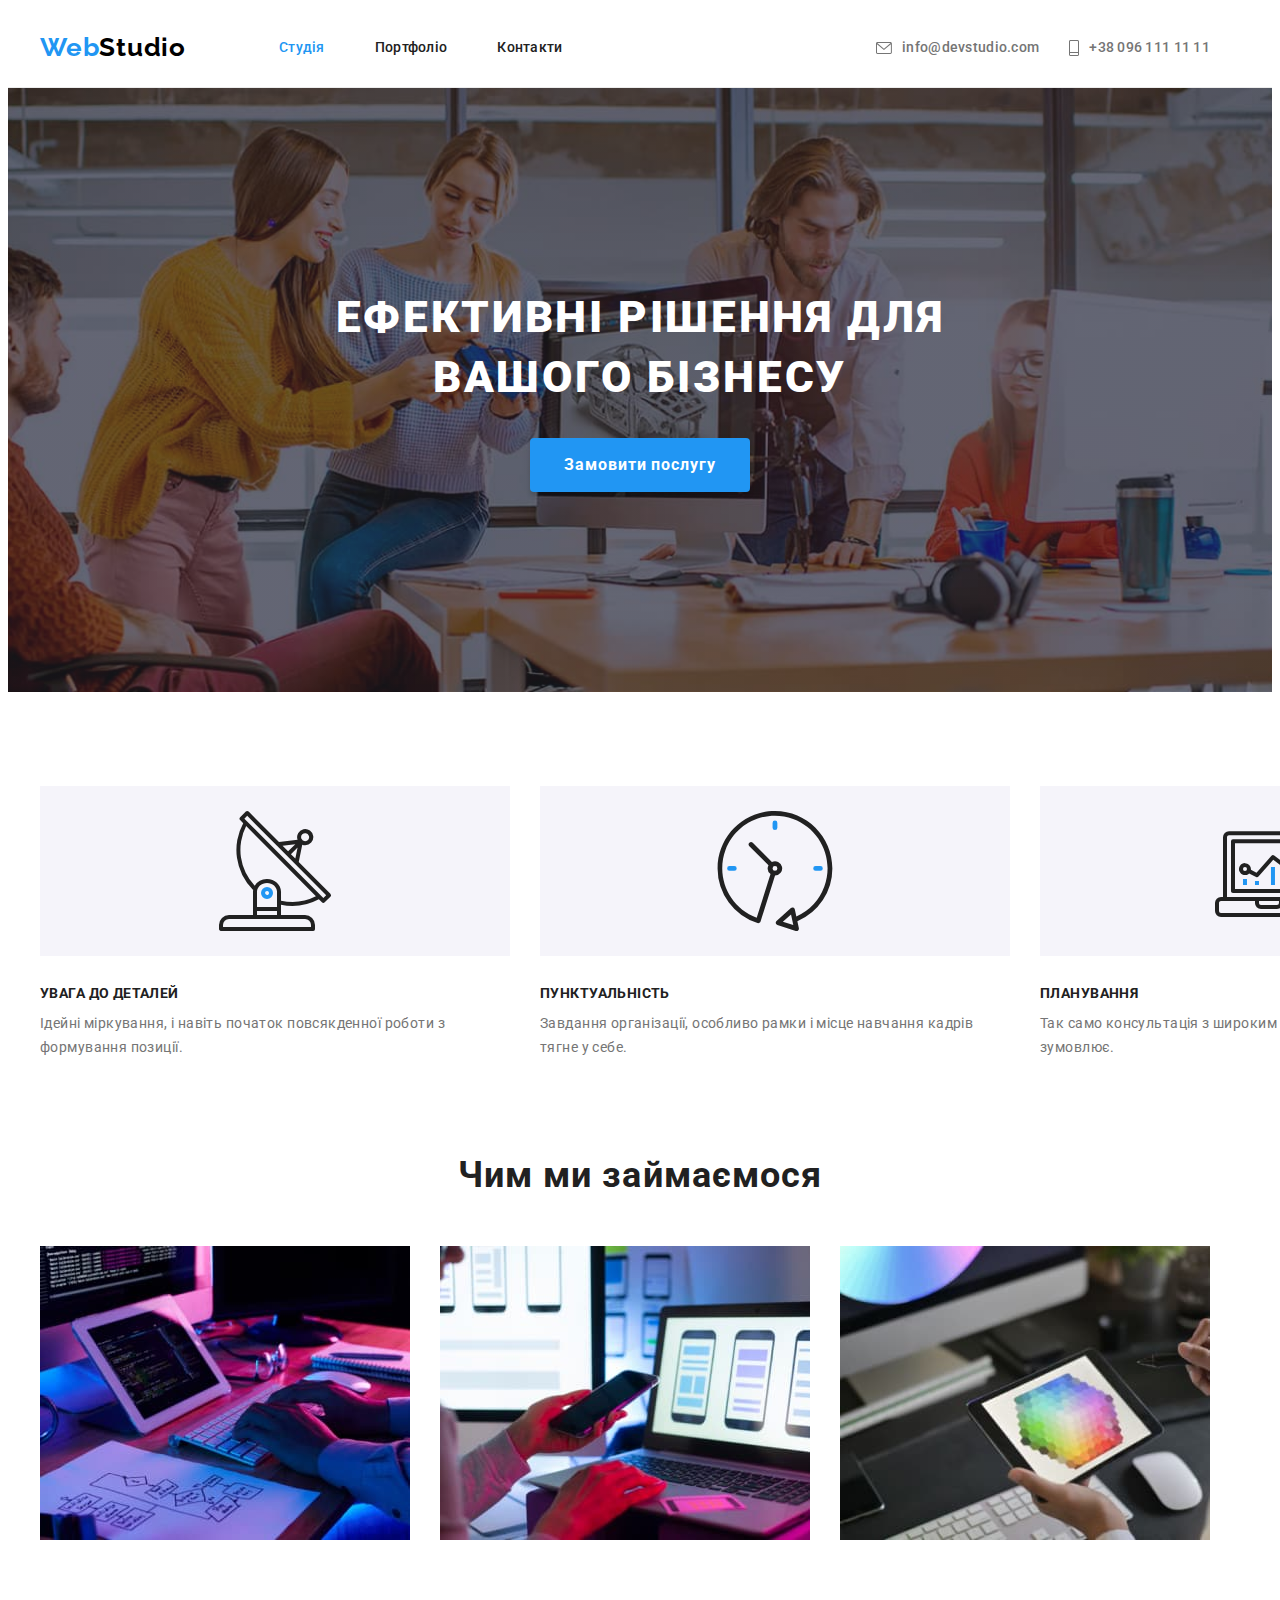
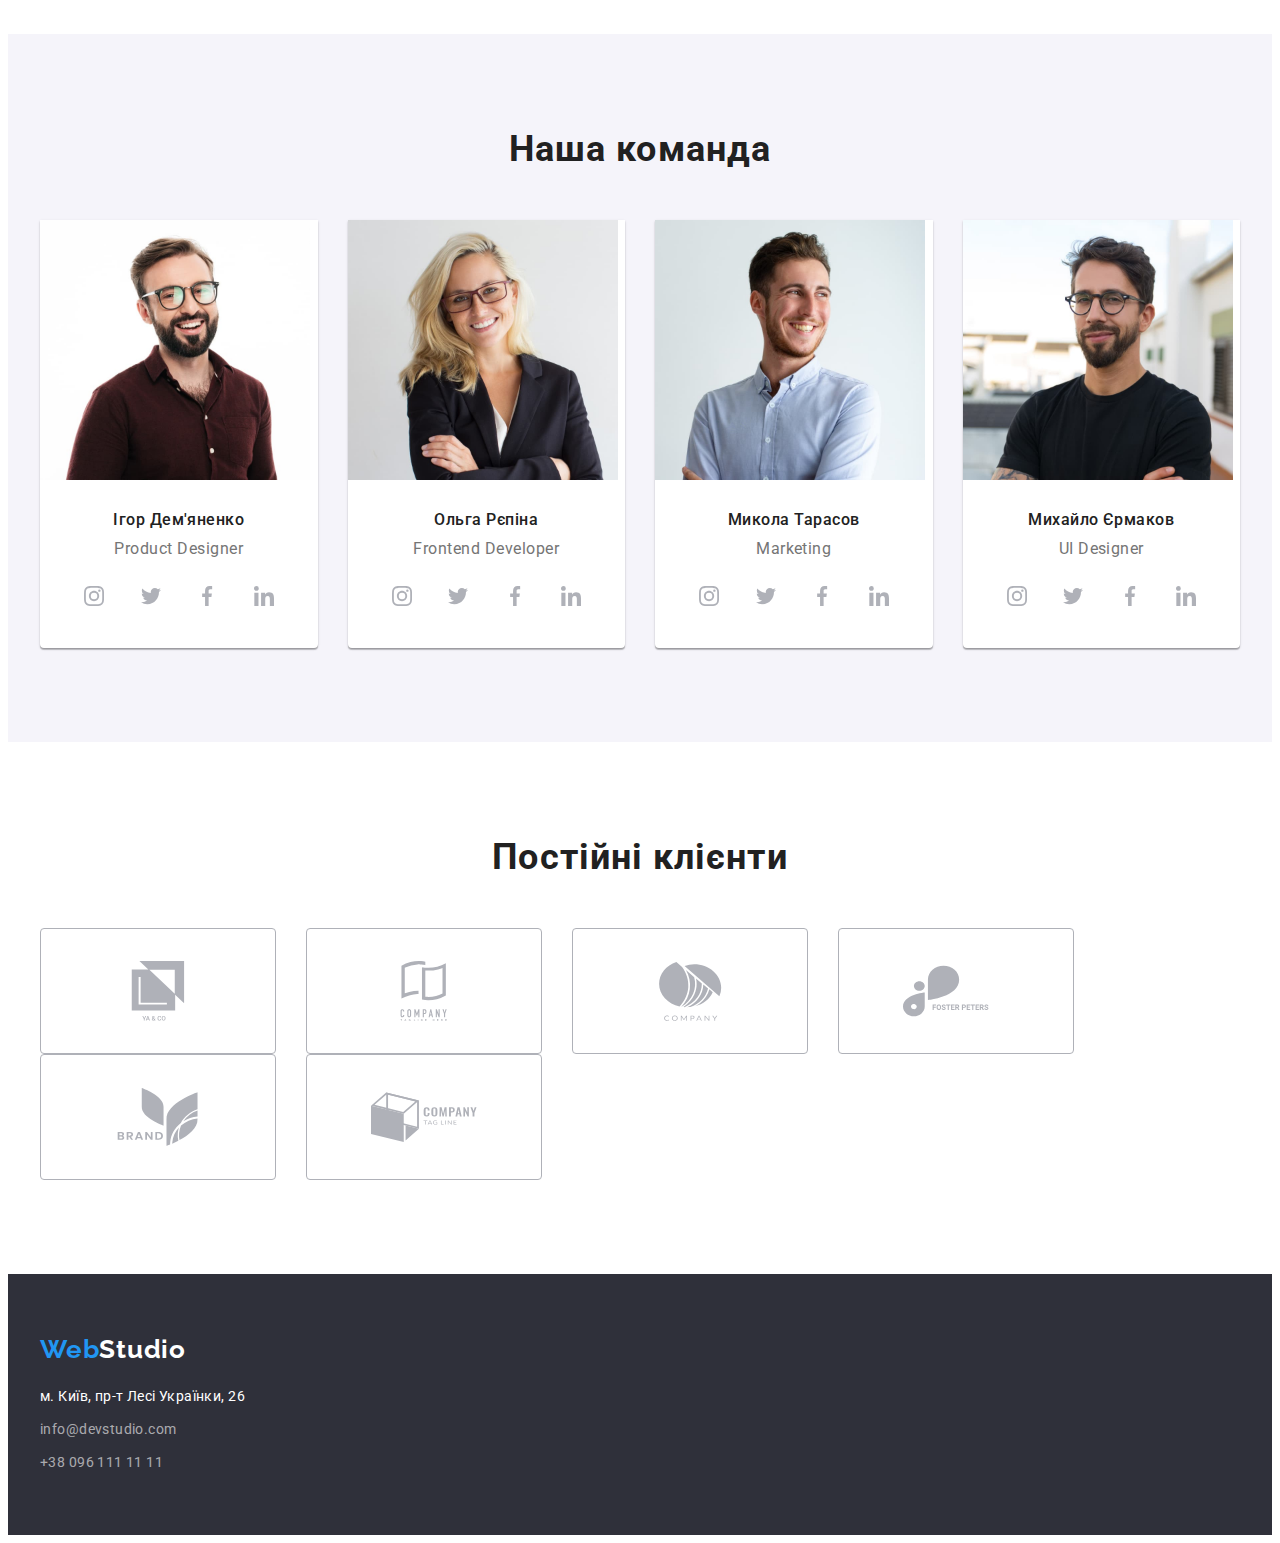
==== commit 0a58f7b1: "section clients added" ====
--- a/index.html
+++ b/index.html
@@ -263,6 +263,57 @@
                 </ul>
             </div>
         </section>
+
+        <section class="section section-clients">
+            <div class="container">
+                <h2 class="section-title">Постійні клієнти</h2>
+                <ul class="list clients-list">
+                    <li class="clients-item">
+                        <a class="link clients-link" href="">
+                            <svg class="clients-icon" width="106" height="60">
+                                <use href="./images/icons/sprite.svg#icon-client_1"></use>
+                            </svg>
+                        </a>
+                    </li>
+                    <li class="clients-item">
+                        <a class="link clients-link" href="">
+                            <svg class="clients-icon" width="106" height="60">
+                                <use href="./images/icons/sprite.svg#icon-client_2"></use>
+                            </svg>
+                        </a>
+                    </li>
+                    <li class="clients-item">
+                        <a class="link clients-link" href="">
+                            <svg class="clients-icon" width="106" height="60">
+                                <use href="./images/icons/sprite.svg#icon-client_3"></use>
+                            </svg>
+                        </a>
+                    </li>
+                    <li class="clients-item">
+                        <a class="link clients-link" href="">
+                            <svg class="clients-icon" width="106" height="60">
+                                <use href="./images/icons/sprite.svg#icon-client_4"></use>
+                            </svg>
+                        </a>
+                    </li>
+                    <li class="clients-item">
+                        <a class="link clients-link" href="">
+                            <svg class="clients-icon" width="106" height="60">
+                                <use href="./images/icons/sprite.svg#icon-client_5"></use>
+                            </svg>
+                        </a>
+                    </li>
+                    <li class="clients-item">
+                        <a class="link clients-link" href="">
+                            <svg class="clients-icon" width="106" height="60">
+                                <use href="./images/icons/sprite.svg#icon-client_6"></use>
+                            </svg>
+                        </a>
+                    </li>
+                </ul>
+            </div>
+        </section>
+
     </main>
 
     <footer>
--- a/css/styles.css
+++ b/css/styles.css
@@ -13,7 +13,7 @@
     --white-border: #EEEEEE;
     --border-bottom-line: #ECECEC;
     --overlay-color: #2f303a66;
-    --social-gray-color: #AFB1B8;
+    --icon-gray-color: #AFB1B8;
 }
 
 body {
@@ -55,6 +55,16 @@
     clip: rect(0 0 0 0);
 }
 
+.section-title {
+    font-weight: 700;
+    font-size: 36px;
+    line-height: 1.17;
+    text-align: center;
+    letter-spacing: 0.03em;
+    color: var(--dark-text-color);
+    margin-bottom: 50px;
+}
+
 img {
     display: block;
 }
@@ -76,7 +86,7 @@
     display: flex;
     justify-content: center;
     align-items: center;
-    fill: var(--social-gray-color);
+    fill: var(--icon-gray-color);
 }
 
 .social-link:hover,
@@ -216,7 +226,7 @@
 }
 
 .special-item {
-    flex-basis: calc((100% - 3*30px) / 4);
+    flex-basis: calc((100% - 3*30px)/4);
 }
 
 .special-item:not(:last-child) {
@@ -247,21 +257,11 @@
     color: var(--gray-text-color);
 }
 
-.section-title {
-    font-weight: 700;
-    font-size: 36px;
-    line-height: 1.17;
-    text-align: center;
-    letter-spacing: 0.03em;
-    color: var(--dark-text-color);
-    margin-bottom: 50px;
-}
+/* ===feature=== */
 
 .section-feature {
     padding-top: 0;
 }
-
-/* ===feature=== */
 
 .feature-list {
     display: flex;
@@ -322,7 +322,34 @@
     align-items: center;
 }
 
-
+/* ===clients=== */
+
+.clients-list {
+    display: flex;
+    flex-wrap: wrap;
+    align-items: center;
+}
+
+.clients-item:not(:last-child) {
+    margin-right: 30px;
+}
+
+.clients-link {
+    border: 1px solid var(--icon-gray-color);
+    border-radius: 4px;
+    padding: 16px 32px;
+    width: 170px;
+    height: 92px;
+    display: flex;
+    justify-content: center;
+    align-items: center;
+    fill: var(--icon-gray-color);
+}
+
+.clients-link:hover, .clients-link:focus {
+    fill: var(--accent-color);
+    border-color: var(--accent-color);
+}
 
 /* ===footer=== */
 
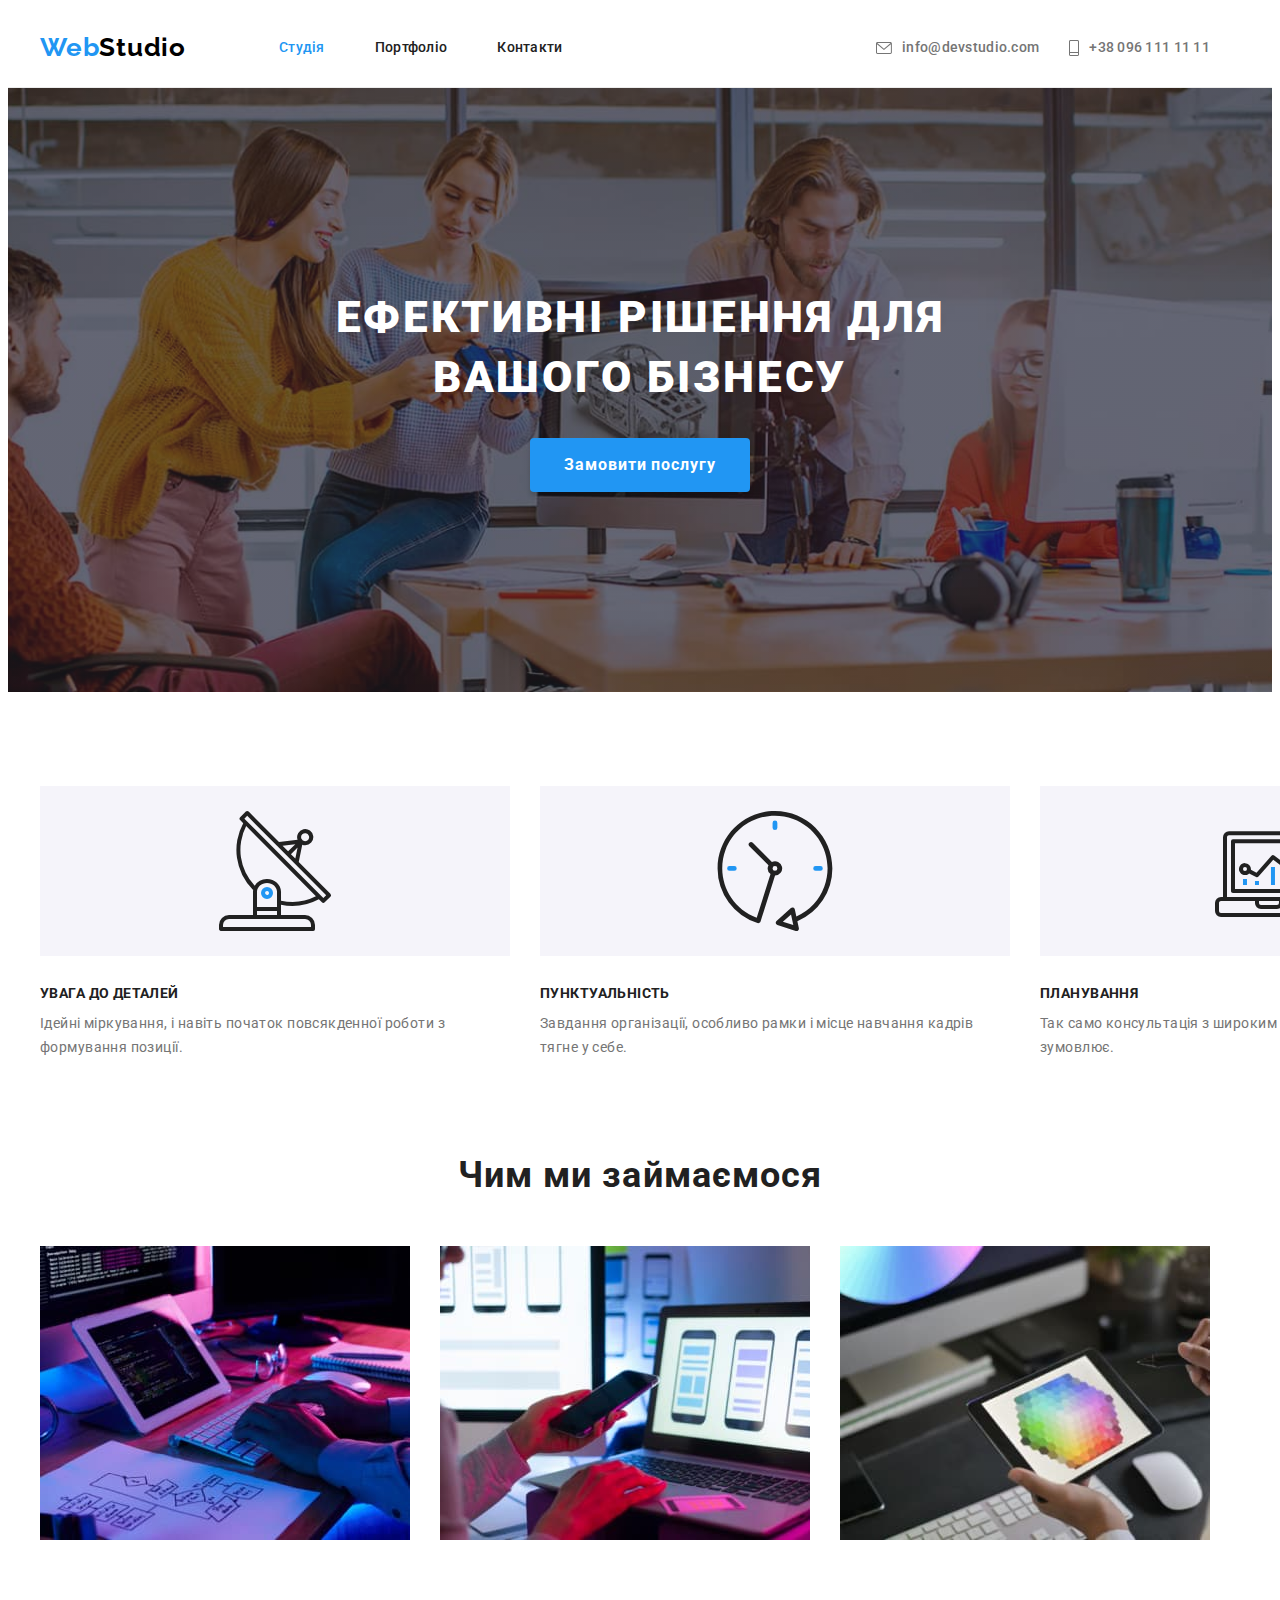
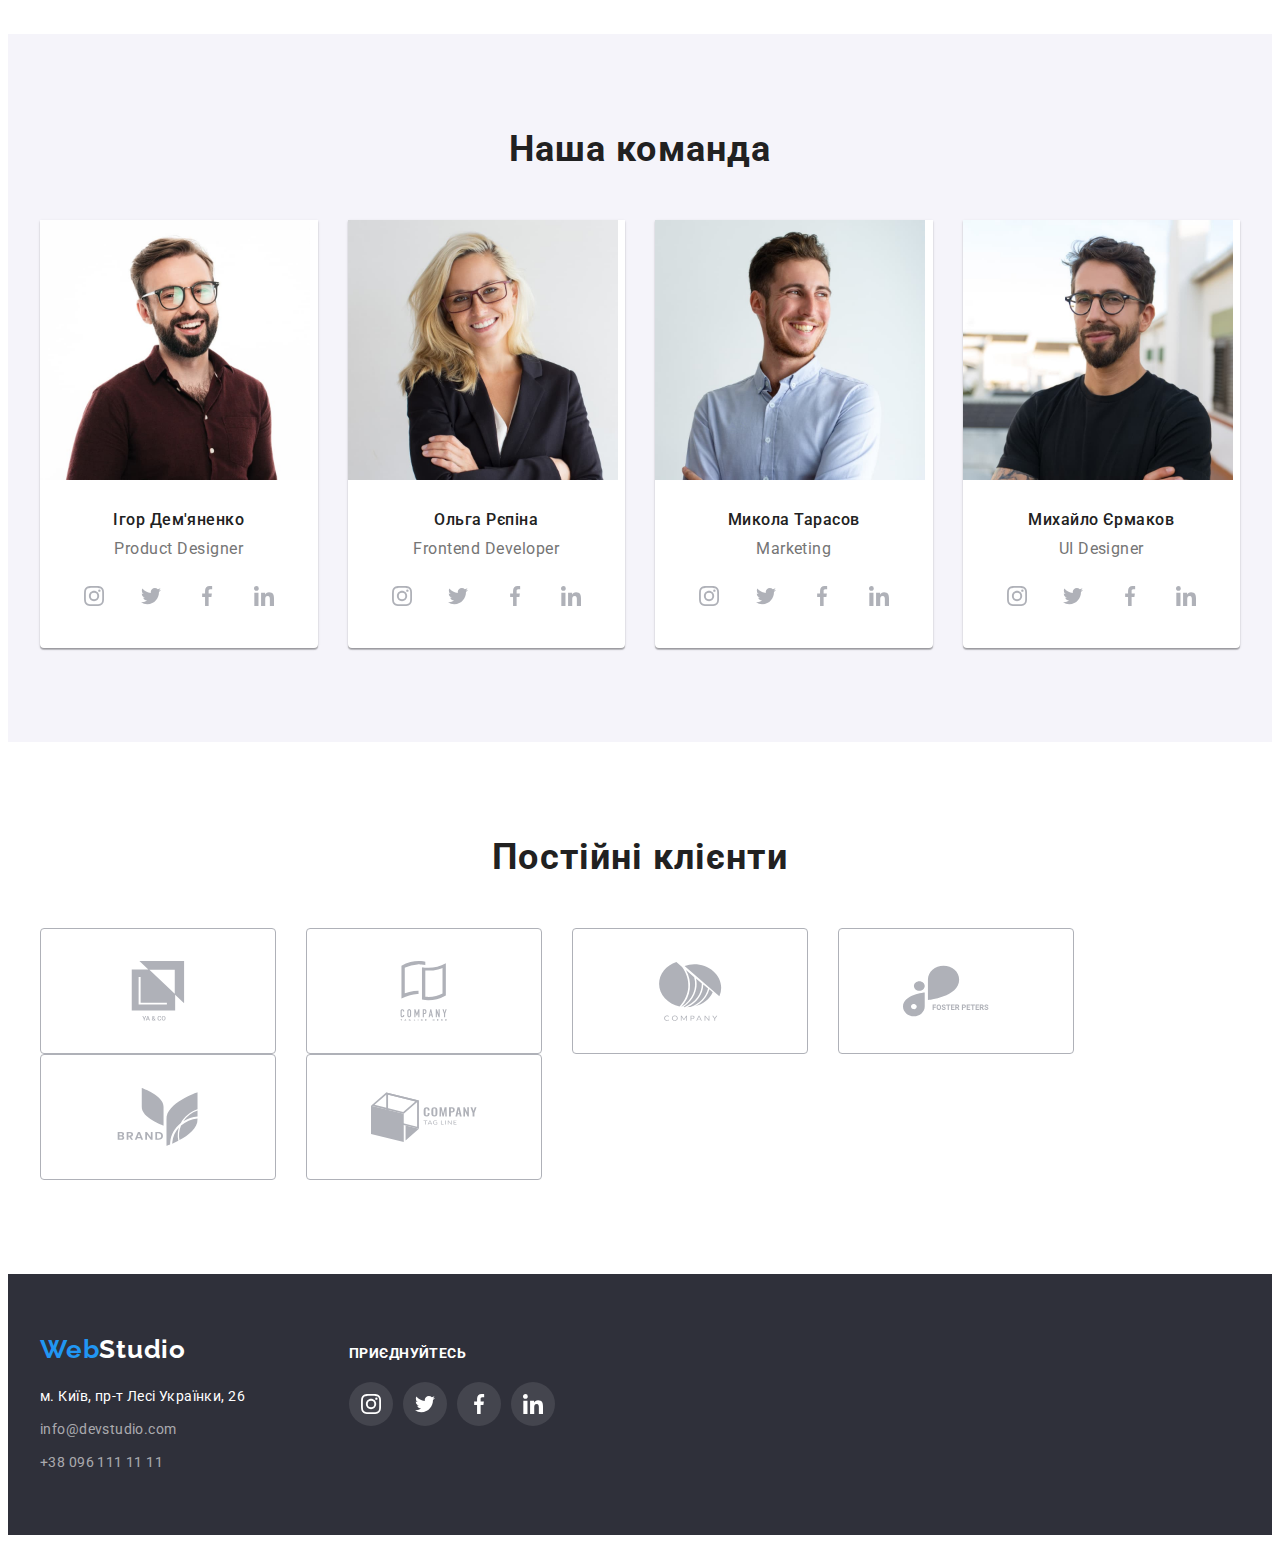
==== commit aa687718: "footer socials added" ====
--- a/index.html
+++ b/index.html
@@ -318,22 +318,59 @@
 
     <footer>
         <div class="container">
-            <a class="link logo-link footer-logo" href="./index.html">
-                Web<span class="logo-decor-footer">Studio</span>
-            </a>
-            <address class="footer-list">
-                <ul class="list">
-                    <li class="footer-list-item">
-                        <a class="link footer-address" href="https://goo.gl/maps/kTnFqVp6dQfRhCdu8">м. Київ, пр-т Лесі Українки, 26</a>
-                    </li>
-                    <li class="footer-list-item">
-                        <a class="link footer-contact" href="mailto:info@devstudio.com">info@devstudio.com</a>
-                    </li>
-                    <li class="footer-list-item">
-                        <a class="link footer-contact" href="tel:+380961111111">+38 096 111 11 11</a>
-                    </li>
-                </ul>
-            </address>
+            <ul class="list footer-container-list">
+                <li class="footer-container-item">
+                    <a class="link logo-link footer-logo" href="./index.html">
+                        Web<span class="logo-decor-footer">Studio</span>
+                    </a>
+                    <address class="footer-list">
+                        <ul class="list">
+                            <li class="footer-list-item">
+                                <a class="link footer-address" href="https://goo.gl/maps/kTnFqVp6dQfRhCdu8">м. Київ, пр-т Лесі Українки, 26</a>
+                            </li>
+                            <li class="footer-list-item">
+                                <a class="link footer-contact" href="mailto:info@devstudio.com">info@devstudio.com</a>
+                            </li>
+                            <li class="footer-list-item">
+                                <a class="link footer-contact" href="tel:+380961111111">+38 096 111 11 11</a>
+                            </li>
+                        </ul>
+                    </address>
+                </li>
+                <li class="footer-container-item">
+                    <h2 class="footer-social-title">приєднуйтесь</h2>
+                    <ul class="list footer-social-list">
+                        <li class="footer-social-item">
+                            <a class="link social-link" href="">
+                                <svg class="social-icon" width="20" height="20">
+                                    <use href="./images/icons/sprite.svg#icon-instagram"></use>
+                                </svg>
+                            </a>
+                        </li>
+                        <li class="footer-social-item">
+                            <a class="link social-link" href="">
+                                <svg class="social-icon" width="20" height="20">
+                                    <use href="./images/icons/sprite.svg#icon-twitter"></use>
+                                </svg>
+                            </a>
+                        </li>
+                        <li class="footer-social-item">
+                            <a class="link social-link" href="">
+                                <svg class="social-icon" width="20" height="20">
+                                    <use href="./images/icons/sprite.svg#icon-facebook"></use>
+                                </svg>
+                            </a>
+                        </li>
+                        <li class="footer-social-item">
+                            <a class="link social-link" href="">
+                                <svg class="social-icon" width="20" height="20">
+                                    <use href="./images/icons/sprite.svg#icon-linkedin"></use>
+                                </svg>
+                            </a>
+                        </li>
+                    </ul>
+                </li>
+            </ul>
         </div>
     </footer>
 
--- a/css/styles.css
+++ b/css/styles.css
@@ -14,6 +14,7 @@
     --border-bottom-line: #ECECEC;
     --overlay-color: #2f303a66;
     --icon-gray-color: #AFB1B8;
+    --icon-dark-gray-color: #ffffff1a;
 }
 
 body {
@@ -185,8 +186,7 @@
     background-size: cover;
     background-position: center;
     background-repeat: no-repeat;
-    /* max-width: 1600рх; 
-    ask mentor*/
+    /* ask mentor 1600*/
 }
 
 .hero-title {
@@ -383,6 +383,42 @@
     color: rgba(255, 255, 255, 0.6);
 }
 
+.footer-container-list {
+    display: flex;
+}
+
+.footer-container-item {
+    margin-right: 70px;
+}
+
+.footer-social-title {
+    font-weight: 700;
+    font-size: 14px;
+    line-height: 1.14;
+    letter-spacing: 0.03em;
+    text-transform: uppercase;
+    color: var(--white-color);
+    padding-top: 12px;
+    margin-bottom: 20px;
+}
+
+.footer-social-list {
+    display: flex;
+    justify-content: space-between;
+    align-items: center;
+    min-width: 206px;
+}
+
+.footer-social-item .social-link {
+    fill: var(--white-color);
+    background-color: var(--icon-dark-gray-color);
+}
+
+.footer-social-item .social-link:hover,
+.footer-social-item .social-link:focus {
+    background-color: var(--accent-color);
+}
+
 /* ===portfolio=== */
 
 .filter-list {
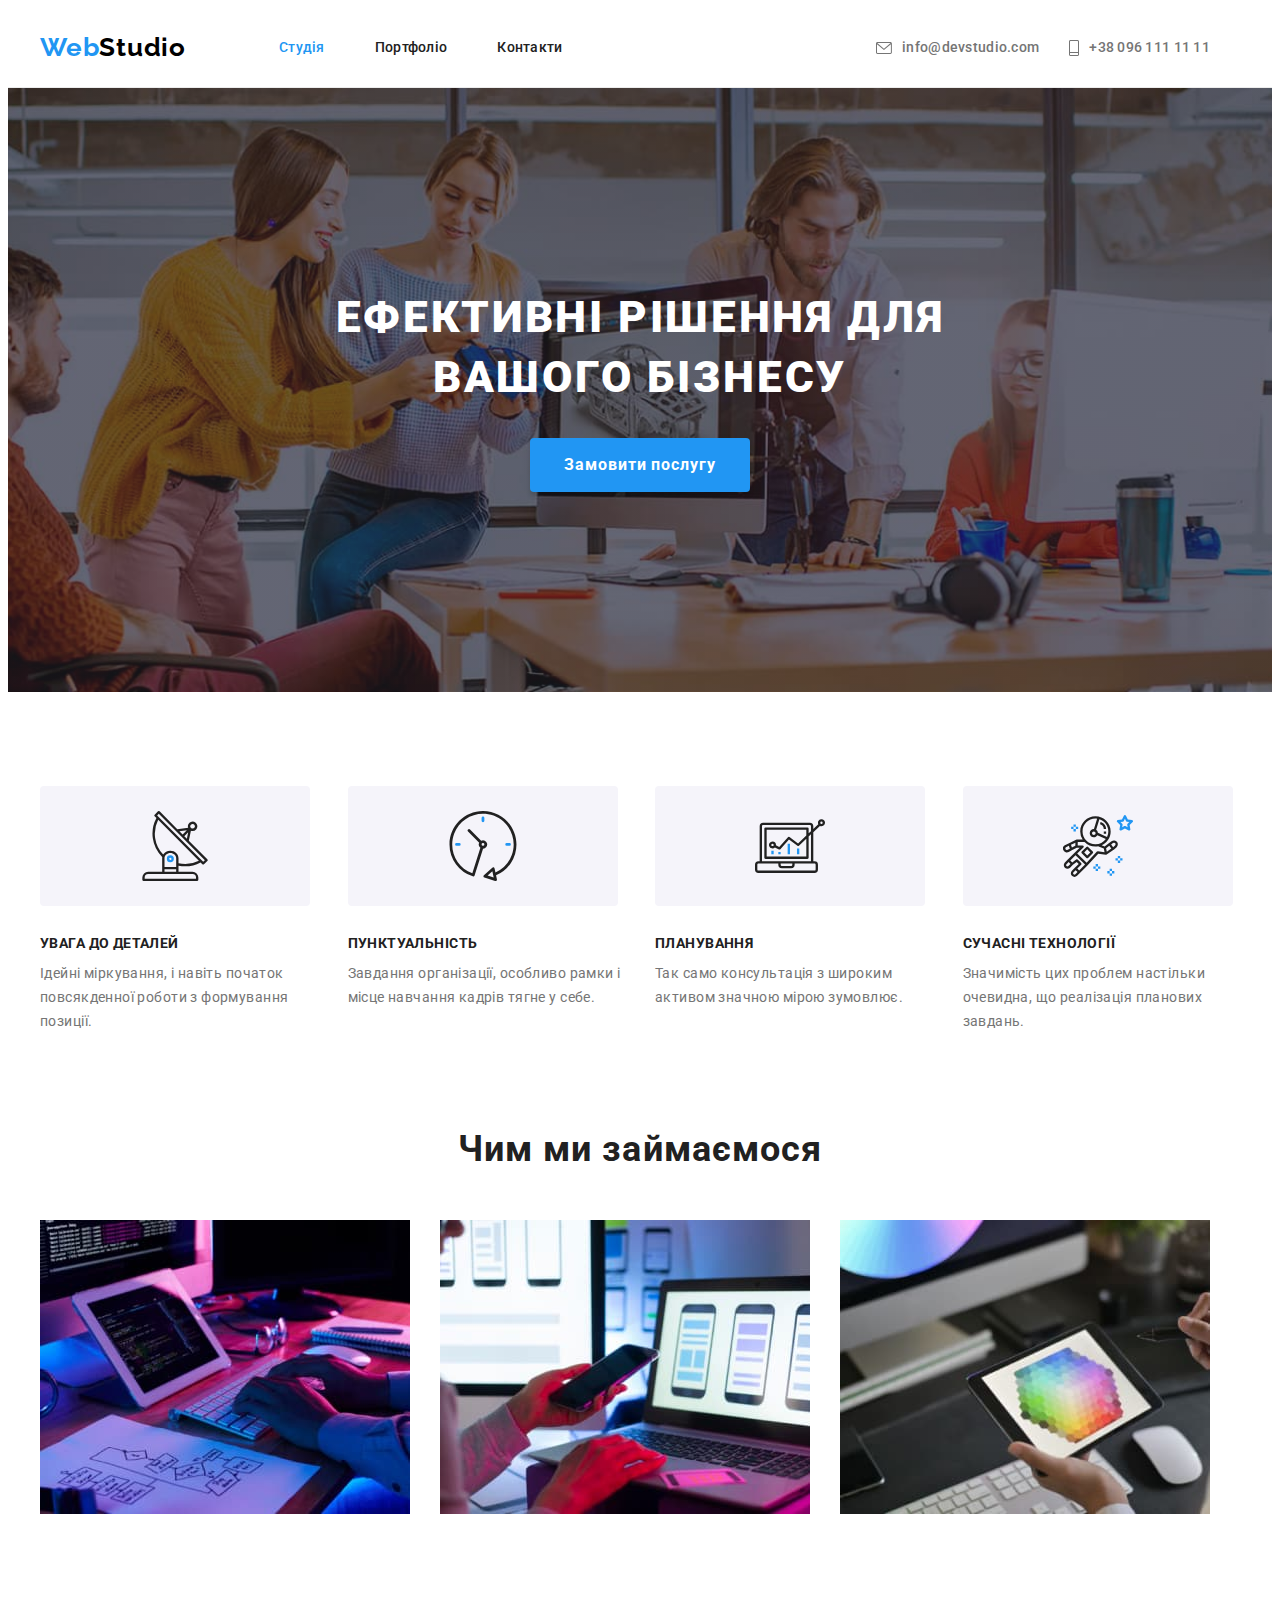
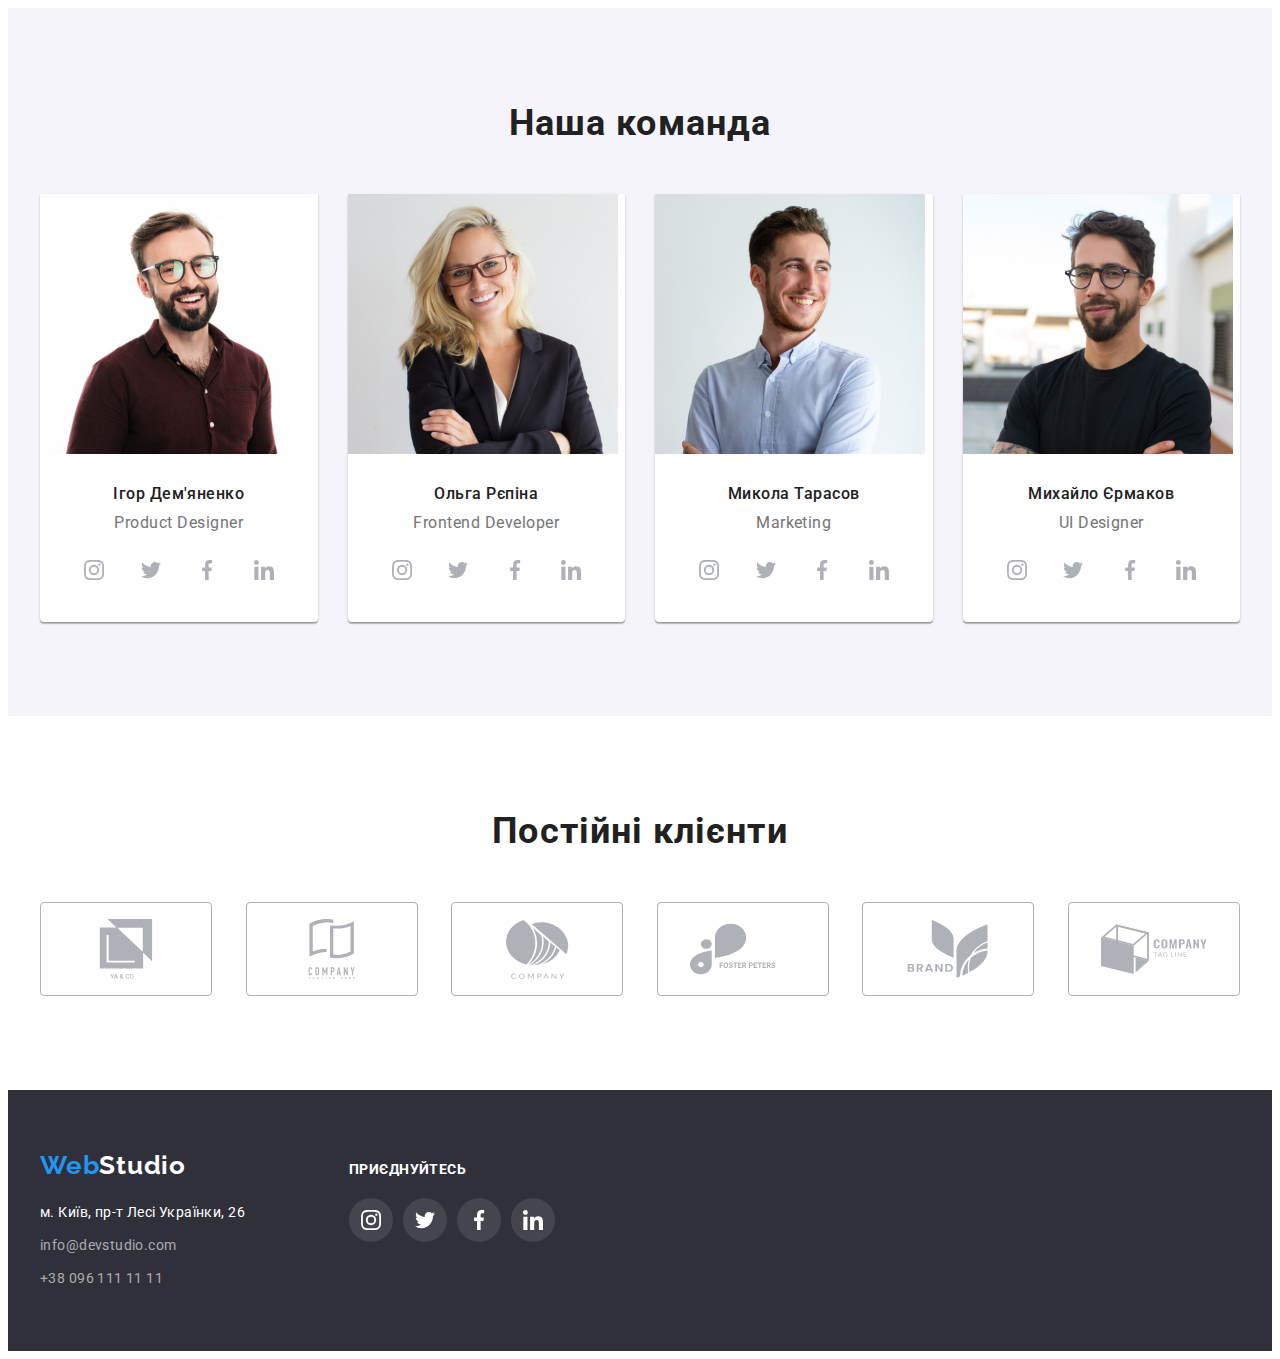
==== commit 61563440: "fixed hero, special, clients, footer, portfolio" ====
--- a/index.html
+++ b/index.html
@@ -53,30 +53,38 @@
                 <h2 class="visually-hidden">Особливості</h2>
                 <ul class="list special-list">
                     <li class="special-item">
-                        <svg class="special-icon" width="70" height="70">
-                            <use href="./images/icons/sprite.svg#icon-antenna"></use>
-                        </svg>
+                        <div class="special-icon-container">
+                            <svg class="special-icon" width="70" height="70">
+                                <use href="./images/icons/sprite.svg#icon-antenna"></use>
+                            </svg>
+                        </div>
                         <h3 class="special-title">УВАГА ДО ДЕТАЛЕЙ</h3>
                         <p class="special-desc">Ідейні міркування, і навіть початок повсякденної роботи з формування позиції.</p>
                     </li>
                     <li class="special-item">
-                        <svg class="special-icon" width="70" height="70">
-                            <use href="./images/icons/sprite.svg#icon-clock"></use>
-                        </svg>
+                        <div class="special-icon-container">
+                            <svg class="special-icon" width="70" height="70">
+                                <use href="./images/icons/sprite.svg#icon-clock"></use>
+                            </svg>
+                        </div>
                         <h3 class="special-title">ПУНКТУАЛЬНІСТЬ</h3>
                         <p class="special-desc" >Завдання організації, особливо рамки і місце навчання кадрів тягне у себе.</p>
                     </li>
                     <li class="special-item">
-                        <svg class="special-icon" width="70" height="70">
-                            <use href="./images/icons/sprite.svg#icon-diagram"></use>
-                        </svg>
+                        <div class="special-icon-container">
+                            <svg class="special-icon" width="70" height="70">
+                                <use href="./images/icons/sprite.svg#icon-diagram"></use>
+                            </svg>
+                        </div>
                         <h3 class="special-title">ПЛАНУВАННЯ</h3>
                         <p class="special-desc">Так само консультація з широким активом значною мірою зумовлює.</p>
                     </li>
                     <li class="special-item">
-                        <svg class="special-icon" width="70" height="70">
-                            <use href="./images/icons/sprite.svg#icon-astronaut"></use>
-                        </svg>
+                        <div class="special-icon-container">
+                            <svg class="special-icon" width="70" height="70">
+                                <use href="./images/icons/sprite.svg#icon-astronaut"></use>
+                            </svg>
+                        </div>
                         <h3 class="special-title">СУЧАСНІ ТЕХНОЛОГІЇ</h3>
                         <p class="special-desc">Значимість цих проблем настільки очевидна, що реалізація планових завдань.</p>
                     </li>
@@ -318,59 +326,57 @@
 
     <footer>
         <div class="container">
-            <ul class="list footer-container-list">
-                <li class="footer-container-item">
-                    <a class="link logo-link footer-logo" href="./index.html">
-                        Web<span class="logo-decor-footer">Studio</span>
-                    </a>
-                    <address class="footer-list">
-                        <ul class="list">
-                            <li class="footer-list-item">
-                                <a class="link footer-address" href="https://goo.gl/maps/kTnFqVp6dQfRhCdu8">м. Київ, пр-т Лесі Українки, 26</a>
-                            </li>
-                            <li class="footer-list-item">
-                                <a class="link footer-contact" href="mailto:info@devstudio.com">info@devstudio.com</a>
-                            </li>
-                            <li class="footer-list-item">
-                                <a class="link footer-contact" href="tel:+380961111111">+38 096 111 11 11</a>
-                            </li>
-                        </ul>
-                    </address>
-                </li>
-                <li class="footer-container-item">
-                    <h2 class="footer-social-title">приєднуйтесь</h2>
-                    <ul class="list footer-social-list">
-                        <li class="footer-social-item">
-                            <a class="link social-link" href="">
-                                <svg class="social-icon" width="20" height="20">
-                                    <use href="./images/icons/sprite.svg#icon-instagram"></use>
-                                </svg>
-                            </a>
+            <div>
+                <a class="link logo-link footer-logo" href="./index.html">
+                    Web<span class="logo-decor-footer">Studio</span>
+                </a>
+                <address class="footer-list">
+                    <ul class="list">
+                        <li class="footer-list-item">
+                            <a class="link footer-address" href="https://goo.gl/maps/kTnFqVp6dQfRhCdu8">м. Київ, пр-т Лесі Українки, 26</a>
                         </li>
-                        <li class="footer-social-item">
-                            <a class="link social-link" href="">
-                                <svg class="social-icon" width="20" height="20">
-                                    <use href="./images/icons/sprite.svg#icon-twitter"></use>
-                                </svg>
-                            </a>
+                        <li class="footer-list-item">
+                            <a class="link footer-contact" href="mailto:info@devstudio.com">info@devstudio.com</a>
                         </li>
-                        <li class="footer-social-item">
-                            <a class="link social-link" href="">
-                                <svg class="social-icon" width="20" height="20">
-                                    <use href="./images/icons/sprite.svg#icon-facebook"></use>
-                                </svg>
-                            </a>
-                        </li>
-                        <li class="footer-social-item">
-                            <a class="link social-link" href="">
-                                <svg class="social-icon" width="20" height="20">
-                                    <use href="./images/icons/sprite.svg#icon-linkedin"></use>
-                                </svg>
-                            </a>
+                        <li class="footer-list-item">
+                            <a class="link footer-contact" href="tel:+380961111111">+38 096 111 11 11</a>
                         </li>
                     </ul>
-                </li>
-            </ul>
+                </address>
+            </div>
+            <div>
+                <p class="footer-social-title">приєднуйтесь</p>
+                <ul class="list footer-social-list">
+                    <li class="footer-social-item">
+                        <a class="link social-link" href="">
+                            <svg class="social-icon" width="20" height="20">
+                                <use href="./images/icons/sprite.svg#icon-instagram"></use>
+                            </svg>
+                        </a>
+                    </li>
+                    <li class="footer-social-item">
+                        <a class="link social-link" href="">
+                            <svg class="social-icon" width="20" height="20">
+                                <use href="./images/icons/sprite.svg#icon-twitter"></use>
+                            </svg>
+                        </a>
+                    </li>
+                    <li class="footer-social-item">
+                        <a class="link social-link" href="">
+                            <svg class="social-icon" width="20" height="20">
+                                <use href="./images/icons/sprite.svg#icon-facebook"></use>
+                            </svg>
+                        </a>
+                    </li>
+                    <li class="footer-social-item">
+                        <a class="link social-link" href="">
+                            <svg class="social-icon" width="20" height="20">
+                                <use href="./images/icons/sprite.svg#icon-linkedin"></use>
+                            </svg>
+                        </a>
+                    </li>
+                </ul>
+            </div>
         </div>
     </footer>
 
--- a/css/styles.css
+++ b/css/styles.css
@@ -178,15 +178,18 @@
 /* ===main=== */
 
 /* ===hero=== */
+
 .section-hero {
     text-align: center;
     background-color: var(--dark-bgcolor);
+    max-width: 1600px;
     padding: 200px 0;
-    background-image: linear-gradient(var(--overlay-color), var(--overlay-color)), url(/images/hero.jpg);
+    margin-left: auto;
+    margin-right: auto;
+    background-image: linear-gradient(var(--overlay-color), var(--overlay-color)), url(../images/hero.jpg);
     background-size: cover;
     background-position: center;
     background-repeat: no-repeat;
-    /* ask mentor 1600*/
 }
 
 .hero-title {
@@ -233,13 +236,15 @@
     margin-right: 30px;
 }
 
-.special-icon {
+.special-icon-container {
     width: 270px;
     height: 120px;
+    border-radius: 4px;
     background-color: var(--gray-bgcolor);
-    padding: 25px 100px;
+    display: flex;
+    justify-content: center;
+    align-items: center;
     margin-bottom: 30px;
-    display: flex;
 }
 
 .special-title {
@@ -327,6 +332,7 @@
 .clients-list {
     display: flex;
     flex-wrap: wrap;
+    justify-content: space-between;
     align-items: center;
 }
 
@@ -335,15 +341,14 @@
 }
 
 .clients-link {
+    fill: var(--icon-gray-color);
+    width: 170px;
+    height: 92px;
     border: 1px solid var(--icon-gray-color);
     border-radius: 4px;
-    padding: 16px 32px;
-    width: 170px;
-    height: 92px;
     display: flex;
     justify-content: center;
     align-items: center;
-    fill: var(--icon-gray-color);
 }
 
 .clients-link:hover, .clients-link:focus {
@@ -356,6 +361,15 @@
 footer {
     background-color: var(--dark-bgcolor);
     padding: 60px 0;
+}
+
+footer .container {
+    display: flex;
+    align-items: baseline;
+}
+
+footer .container div {
+    margin-right: 70px;
 }
 
 .footer-logo {
@@ -383,14 +397,6 @@
     color: rgba(255, 255, 255, 0.6);
 }
 
-.footer-container-list {
-    display: flex;
-}
-
-.footer-container-item {
-    margin-right: 70px;
-}
-
 .footer-social-title {
     font-weight: 700;
     font-size: 14px;
@@ -398,7 +404,6 @@
     letter-spacing: 0.03em;
     text-transform: uppercase;
     color: var(--white-color);
-    padding-top: 12px;
     margin-bottom: 20px;
 }
 
@@ -473,6 +478,11 @@
 
 .portfolio-link {
     display: inline-block;
+}
+
+.portfolio-link:hover,
+.portfolio-link:focus {
+    box-shadow: 0px 1px 1px rgba(0, 0, 0, 0.12), 0px 4px 4px rgba(0, 0, 0, 0.06), 1px 4px 6px rgba(0, 0, 0, 0.16);
 }
 
 .portfolio-card-text {
